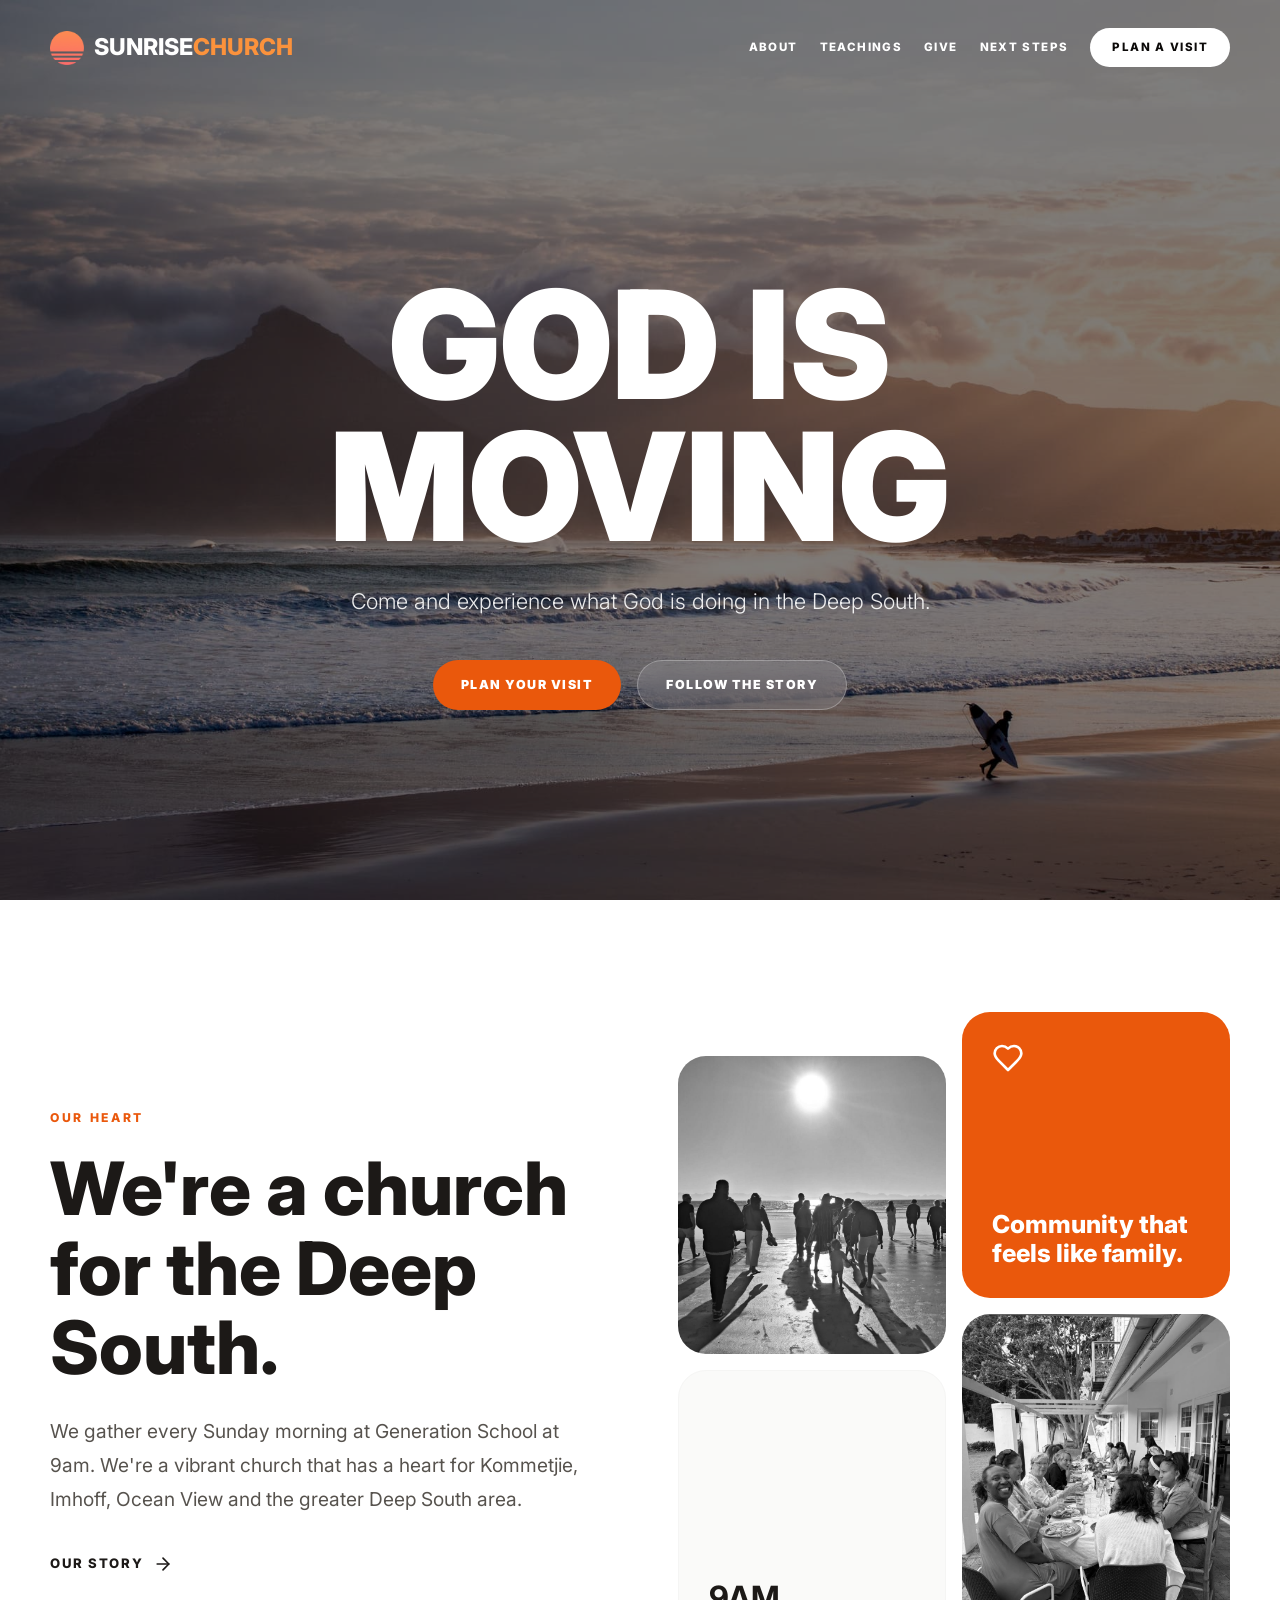
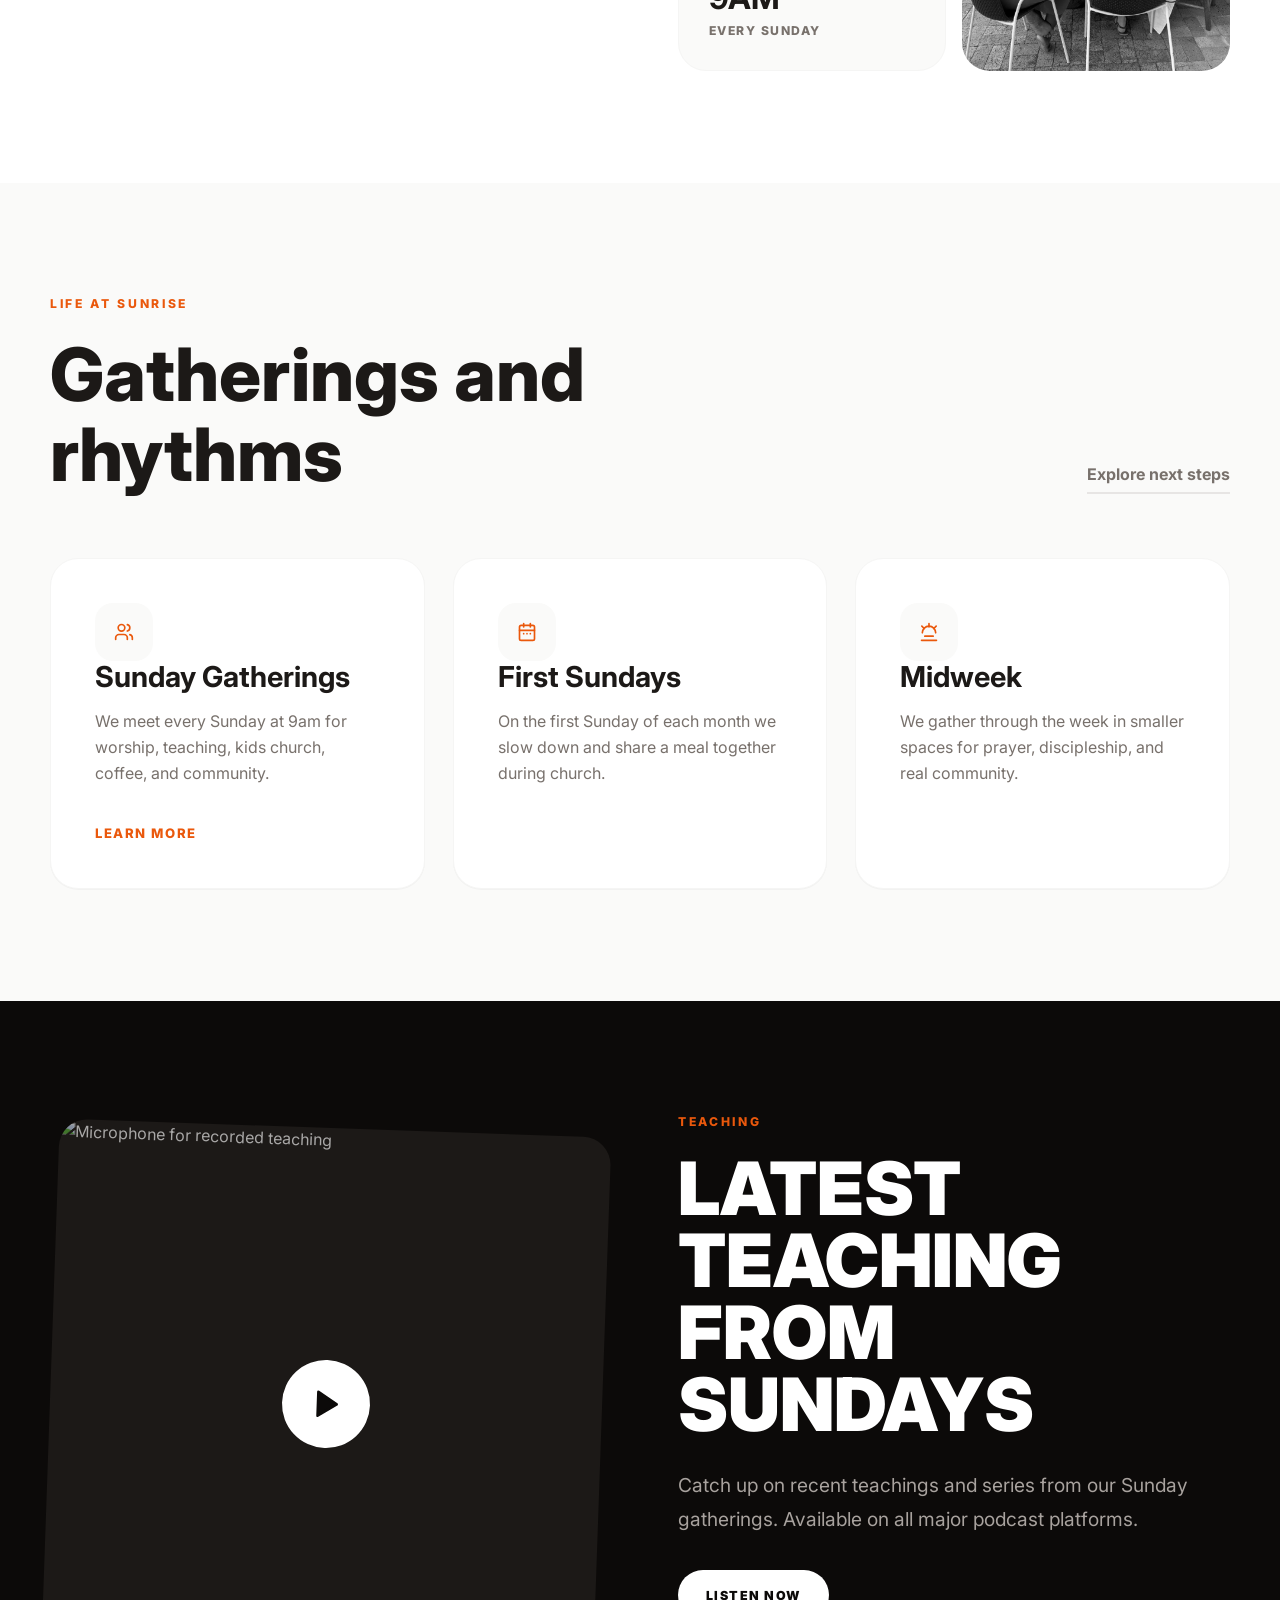
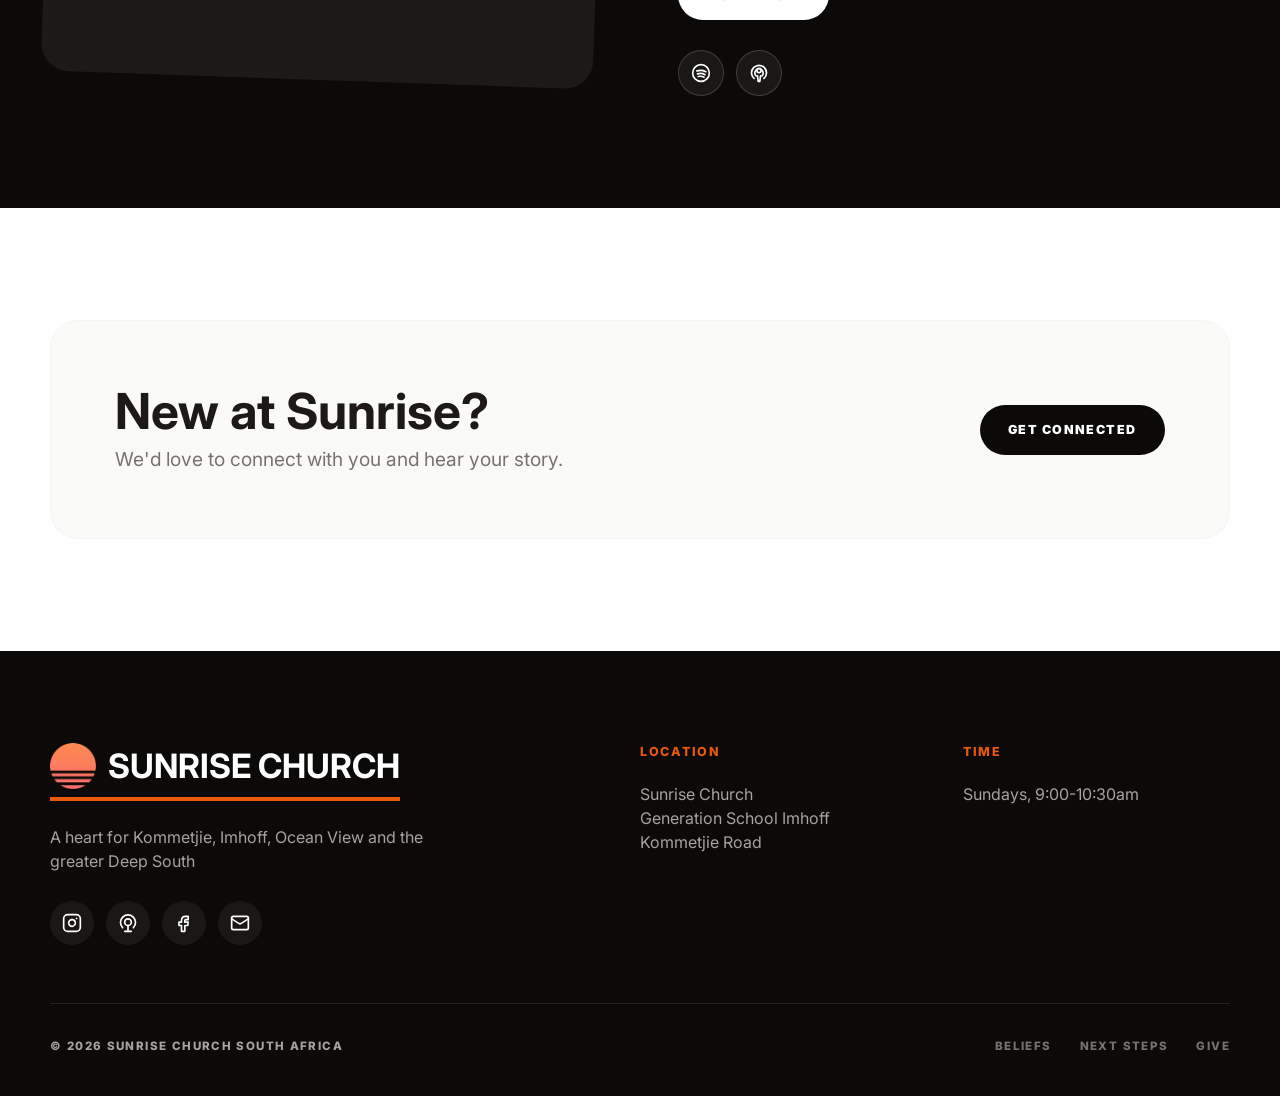
==== index.html @ ac9db810 "Add logo" ====
<!doctype html>
<html lang="en">
  <head>
    <meta charset="UTF-8">
    <meta name="viewport" content="width=device-width, initial-scale=1.0">
    <meta
      name="description"
      content="Sunrise Church is a vibrant church for Kommetjie, Imhoff, Ocean View, and the greater Deep South area of Cape Town."
    >
    <title>Sunrise Church | Cape Town Deep South</title>
    <link rel="icon" href="favicon.ico" sizes="any">
    <link rel="icon" href="favicon.png" type="image/png">
    <link rel="apple-touch-icon" href="apple-touch-icon.png">
    <link rel="stylesheet" href="assets/css/styles.css">
    <script src="assets/js/main.js" defer></script>
  </head>
  <body class="home-page">
    <header class="site-nav" data-site-nav>
      <div class="nav-inner">
        <a class="brand" href="./" aria-label="Sunrise Church home">
          <img class="brand-logo" src="assets/images/logo-mark.png" width="34" height="34" alt="">
          <span class="brand-text">SUNRISE<span>CHURCH</span></span>
        </a>

        <nav class="desktop-nav" aria-label="Main navigation">
          <a href="about/">About</a>
          <a href="#teaching">Teachings</a>
          <a href="give/">Give</a>
          <a href="next-steps/">Next Steps</a>
          <a class="visit-pill" href="visit/">Plan a Visit</a>
        </nav>

        <button class="menu-toggle" type="button" data-menu-toggle aria-controls="mobile-menu" aria-expanded="false" aria-label="Open menu">
          <svg viewBox="0 0 24 24" aria-hidden="true">
            <path d="M4 6h16"></path>
            <path d="M4 12h16"></path>
            <path d="M4 18h16"></path>
          </svg>
        </button>
      </div>

      <div class="mobile-menu" id="mobile-menu" data-mobile-menu hidden>
        <div class="mobile-menu-header">
          <a class="brand mobile-brand" href="./" aria-label="Sunrise Church home">
            <img class="brand-logo" src="assets/images/logo-mark.png" width="34" height="34" alt="">
            <span class="brand-text">SUNRISE<span>CHURCH</span></span>
          </a>
          <button class="menu-close" type="button" data-menu-close aria-label="Close menu">
            <svg viewBox="0 0 24 24" aria-hidden="true">
              <path d="M18 6 6 18"></path>
              <path d="m6 6 12 12"></path>
            </svg>
          </button>
        </div>
        <nav class="mobile-nav" aria-label="Mobile navigation">
          <a href="about/">About</a>
          <a href="visit/">Plan a Visit</a>
          <a href="#teaching">Teachings</a>
          <a href="give/">Give</a>
          <a href="next-steps/">Next Steps</a>
        </nav>
      </div>
    </header>

    <main>
      <section class="hero">
        <img
          src="assets/images/landing.jpg"
          alt="Kommetjie beach at sunrise - photo by Alan van Gysen"
          class="hero-image"
        >
        <div class="hero-overlay"></div>
        <div class="hero-content">
          <h1>GOD IS<br>MOVING</h1>
          <p>
            Come and experience what God is doing in the Deep South.
          </p>
          <div class="button-row center">
            <a class="btn btn-primary" href="visit/">Plan Your Visit</a>
            <a
              class="btn btn-ghost"
              href="https://www.instagram.com/sunrisechurchcapetown"
              target="_blank"
              rel="noopener noreferrer"
            >
              Follow the Story
            </a>
          </div>
        </div>
      </section>

      <section class="section">
        <div class="container two-column align-center">
          <div>
            <span class="eyebrow">Our Heart</span>
            <h2 class="section-title">We're a church for the Deep South.</h2>
            <p class="lead">
              We gather every Sunday morning at Generation School at 9am.
              We're a vibrant church that has a heart for Kommetjie, Imhoff,
              Ocean View and the greater Deep South area.
            </p>
            <a class="text-link" href="about/">
              Our Story
              <svg viewBox="0 0 24 24" aria-hidden="true">
                <path d="M5 12h14"></path>
                <path d="m12 5 7 7-7 7"></path>
              </svg>
            </a>
          </div>

          <div class="image-mosaic">
            <div class="mosaic-column offset">
              <img
                src="assets/images/sunrise_beach.jpg"
                alt="Sunrise over the beach"
              >
              <div class="stat-card">
                <strong>9AM</strong>
                <span>Every Sunday</span>
              </div>
            </div>
            <div class="mosaic-column">
              <div class="accent-card">
                <svg viewBox="0 0 24 24" aria-hidden="true">
                  <path d="M19 14c1.49-1.46 3-3.21 3-5.5A5.5 5.5 0 0 0 16.5 3c-1.76 0-3 .5-4.5 2-1.5-1.5-2.74-2-4.5-2A5.5 5.5 0 0 0 2 8.5c0 2.29 1.51 4.04 3 5.5l7 7Z"></path>
                </svg>
                <p>Community that feels like family.</p>
              </div>
              <img
                src="assets/images/lunch.jpg"
                alt="People sharing lunch together"
              >
            </div>
          </div>
        </div>
      </section>

      <section class="section section-muted">
        <div class="container">
          <div class="section-heading-row">
            <div>
              <span class="eyebrow">Life at Sunrise</span>
              <h2 class="section-title">Gatherings and rhythms</h2>
            </div>
            <a class="subtle-link" href="next-steps/">Explore next steps</a>
          </div>

          <div class="card-grid three">
            <article class="feature-card">
              <div class="icon-badge">
                <svg viewBox="0 0 24 24" aria-hidden="true">
                  <path d="M16 21v-2a4 4 0 0 0-4-4H6a4 4 0 0 0-4 4v2"></path>
                  <circle cx="9" cy="7" r="4"></circle>
                  <path d="M22 21v-2a4 4 0 0 0-3-3.87"></path>
                  <path d="M16 3.13a4 4 0 0 1 0 7.75"></path>
                </svg>
              </div>
              <h3>Sunday Gatherings</h3>
              <p>We meet every Sunday at 9am for worship, teaching, kids church, coffee, and community.</p>
              <a class="card-link" href="visit/">Learn More</a>
            </article>

            <article class="feature-card">
              <div class="icon-badge">
                <svg viewBox="0 0 24 24" aria-hidden="true">
                  <path d="M8 2v4"></path>
                  <path d="M16 2v4"></path>
                  <rect width="18" height="18" x="3" y="4" rx="2"></rect>
                  <path d="M3 10h18"></path>
                  <path d="M8 14h.01"></path>
                  <path d="M12 14h.01"></path>
                  <path d="M16 14h.01"></path>
                </svg>
              </div>
              <h3>First Sundays</h3>
              <p>On the first Sunday of each month we slow down and share a meal together during church.</p>
            </article>

            <article class="feature-card">
              <div class="icon-badge">
                <svg viewBox="0 0 24 24" aria-hidden="true">
                  <path d="M12 2v4"></path>
                  <path d="m6.2 7.8-2.8-2.8"></path>
                  <path d="m17.8 7.8 2.8-2.8"></path>
                  <path d="M4 13a8 8 0 0 1 16 0"></path>
                  <path d="M3 22h18"></path>
                  <path d="M7 17h10"></path>
                </svg>
              </div>
              <h3>Midweek</h3>
              <p>We gather through the week in smaller spaces for prayer, discipleship, and real community.</p>
            </article>
          </div>
        </div>
      </section>

      <section class="section teaching-section" id="teaching">
        <div class="container two-column align-center">
          <div class="media-card tilted">
            <img
              src="https://images.unsplash.com/photo-1478737270239-2f02b77fc618?auto=format&fit=crop&q=80&w=2070"
              alt="Microphone for recorded teaching"
            >
            <a class="play-button" href="https://spotify.link/eLP6AocpMDb" target="_blank" rel="noopener noreferrer" aria-label="Listen to Sunrise Church on Spotify">
              <svg viewBox="0 0 24 24" aria-hidden="true">
                <polygon points="6 3 20 12 6 21 6 3"></polygon>
              </svg>
            </a>
          </div>
          <div>
            <span class="eyebrow">Teaching</span>
            <h2 class="teaching-title">LATEST TEACHING<br>FROM SUNDAYS</h2>
            <p class="lead dark">
              Catch up on recent teachings and series from our Sunday gatherings.
              Available on all major podcast platforms.
            </p>
            <div class="button-row">
              <a class="btn btn-light" href="https://spotify.link/eLP6AocpMDb" target="_blank" rel="noopener noreferrer">Listen Now</a>
            </div>
            <div class="podcast-links" aria-label="Podcast links">
              <a href="https://spotify.link/eLP6AocpMDb" target="_blank" rel="noopener noreferrer" aria-label="Listen to Sunrise Church on Spotify">
                <svg viewBox="0 0 24 24" aria-hidden="true">
                  <circle cx="12" cy="12" r="10"></circle>
                  <path d="M7 9.5c3.7-1.1 7.7-.7 10.8 1"></path>
                  <path d="M7.8 13c3-.8 6.4-.5 9 1"></path>
                  <path d="M8.7 16.2c2.3-.6 4.9-.3 7 .8"></path>
                </svg>
              </a>
              <a href="https://podcasts.apple.com/us/podcast/sunrise-church-cape-town/id1711098205" target="_blank" rel="noopener noreferrer" aria-label="Listen to Sunrise Church on Apple Podcasts">
                <svg viewBox="0 0 24 24" aria-hidden="true">
                  <circle cx="12" cy="9" r="2.5"></circle>
                  <path d="M8.5 15.5a5 5 0 1 1 7 0"></path>
                  <path d="M10.2 15.4 11 22h2l.8-6.6"></path>
                  <path d="M6 18.5a9 9 0 1 1 12 0"></path>
                </svg>
              </a>
            </div>
          </div>
        </div>
      </section>

      <section class="section">
        <div class="container">
          <div class="connect-panel">
            <div>
              <h2>New at Sunrise?</h2>
              <p>We'd love to connect with you and hear your story.</p>
            </div>
            <a
              class="btn btn-dark"
              href="https://docs.google.com/forms/d/e/1FAIpQLSdkd94bGbV7KfPYGCHXU_zOZpl9I7Jf3Z4dysCXfD3ClEZ5XQ/viewform?usp=header"
              target="_blank"
              rel="noopener noreferrer"
            >
              Get Connected
            </a>
          </div>
        </div>
      </section>
    </main>

    <footer class="site-footer">
      <div class="container footer-grid">
        <div class="footer-brand-block">
          <h2><img class="footer-logo" src="assets/images/logo-mark.png" width="46" height="46" alt=""><span>SUNRISE CHURCH</span></h2>
          <p>
            A heart for Kommetjie, Imhoff, Ocean View and the greater Deep South
          </p>
          <div class="social-links">
            <a href="https://www.instagram.com/sunrisechurchcapetown" target="_blank" rel="noopener noreferrer" aria-label="Sunrise Church on Instagram">
              <svg viewBox="0 0 24 24" aria-hidden="true">
                <rect width="20" height="20" x="2" y="2" rx="5"></rect>
                <path d="M16 11.37A4 4 0 1 1 12.63 8 4 4 0 0 1 16 11.37Z"></path>
                <path d="M17.5 6.5h.01"></path>
              </svg>
            </a>
            <a href="https://spotify.link/eLP6AocpMDb" target="_blank" rel="noopener noreferrer" aria-label="Listen to Sunrise Church on Spotify">
              <svg viewBox="0 0 24 24" aria-hidden="true">
                <circle cx="12" cy="11" r="4"></circle>
                <path d="M12 15v7"></path>
                <path d="M8 22h8"></path>
                <path d="M18.5 17.5a9 9 0 1 0-13 0"></path>
              </svg>
            </a>
            <a href="https://www.facebook.com/profile.php?id=100088437964446" target="_blank" rel="noopener noreferrer" aria-label="Sunrise Church on Facebook">
              <svg viewBox="0 0 24 24" aria-hidden="true">
                <path d="M14 8h3V4h-3c-3.3 0-5 2-5 5v2H6v4h3v7h4v-7h3.5l.5-4h-4V9c0-.7.3-1 1-1Z"></path>
              </svg>
            </a>
            <a href="mailto:info@sunrisechurch.co.za" aria-label="Email Sunrise Church">
              <svg viewBox="0 0 24 24" aria-hidden="true">
                <rect width="20" height="16" x="2" y="4" rx="2"></rect>
                <path d="m22 7-8.97 5.7a1.94 1.94 0 0 1-2.06 0L2 7"></path>
              </svg>
            </a>
          </div>
        </div>
        <div>
          <h3>Location</h3>
          <p>
            <a class="footer-location-link" href="https://maps.app.goo.gl/TuEVfKt7bGEsn8uT9" target="_blank" rel="noopener noreferrer">
              Sunrise Church<br>Generation School Imhoff<br>Kommetjie Road
            </a>
          </p>
        </div>
        <div>
          <h3>Time</h3>
          <p>Sundays, 9:00-10:30am</p>
        </div>
      </div>
      <div class="container footer-bottom">
        <p>&copy; <span data-current-year>2026</span> Sunrise Church South Africa</p>
        <div>
          <a href="about/">Beliefs</a>
          <a href="next-steps/">Next Steps</a>
          <a href="give/">Give</a>
        </div>
      </div>
    </footer>
  </body>
</html>
---- assets/css/styles.css ----
@import url("https://fonts.googleapis.com/css2?family=Inter:wght@300;400;500;600;700;800;900&family=Playfair+Display:ital,wght@0,400;0,700;0,900;1,400&display=swap");

:root {
  --font-sans: "Inter", ui-sans-serif, system-ui, sans-serif;
  --font-serif: "Playfair Display", Georgia, serif;
  --color-white: #ffffff;
  --color-black: #0c0a09;
  --color-stone-50: #fafaf9;
  --color-stone-100: #f5f5f4;
  --color-stone-200: #e7e5e4;
  --color-stone-400: #a8a29e;
  --color-stone-500: #78716c;
  --color-stone-600: #57534e;
  --color-stone-900: #1c1917;
  --color-stone-950: #0c0a09;
  --color-orange: #ea580c;
  --color-orange-dark: #c2410c;
  --container: 1180px;
  --radius-sm: 12px;
  --radius-md: 18px;
  --radius-lg: 28px;
  --shadow-soft: 0 18px 60px rgba(12, 10, 9, 0.08);
  --shadow-strong: 0 28px 80px rgba(12, 10, 9, 0.18);
}

* {
  box-sizing: border-box;
}

html {
  scroll-behavior: smooth;
}

body {
  margin: 0;
  color: var(--color-stone-900);
  background: var(--color-white);
  font-family: var(--font-sans);
  line-height: 1.5;
  text-rendering: optimizeLegibility;
}

body.menu-open {
  overflow: hidden;
}

body.muted-page {
  background: var(--color-stone-50);
}

img {
  display: block;
  max-width: 100%;
}

a {
  color: inherit;
  text-decoration: none;
}

button,
input,
select {
  font: inherit;
}

svg {
  width: 1.25rem;
  height: 1.25rem;
  fill: none;
  stroke: currentColor;
  stroke-width: 2;
  stroke-linecap: round;
  stroke-linejoin: round;
}

.container {
  width: min(100% - 32px, var(--container));
  margin: 0 auto;
}

.container.narrow {
  max-width: 880px;
}

.center-text {
  text-align: center;
}

.site-nav {
  position: fixed;
  inset: 0 0 auto;
  z-index: 50;
  color: var(--color-stone-900);
  padding: 18px 0;
  background: rgba(255, 255, 255, 0.94);
  box-shadow: 0 1px 0 rgba(12, 10, 9, 0.06);
  backdrop-filter: blur(14px);
  transition: background 240ms ease, box-shadow 240ms ease, padding 240ms ease, color 240ms ease;
}

body.home-page .site-nav {
  color: var(--color-white);
  padding: 28px 0;
  background: transparent;
  box-shadow: none;
  backdrop-filter: none;
}

body.home-page .site-nav.nav-scrolled,
body.home-page.menu-open .site-nav {
  color: var(--color-stone-900);
  padding: 18px 0;
  background: rgba(255, 255, 255, 0.94);
  box-shadow: 0 1px 0 rgba(12, 10, 9, 0.06);
  backdrop-filter: blur(14px);
}

.nav-inner {
  width: min(100% - 32px, var(--container));
  margin: 0 auto;
  display: flex;
  align-items: center;
  justify-content: space-between;
  gap: 24px;
}

.brand {
  display: inline-flex;
  align-items: center;
  gap: 10px;
  color: inherit;
  font-size: 1.45rem;
  font-weight: 800;
  line-height: 1;
  letter-spacing: 0;
}

.brand-logo {
  width: 34px;
  height: 34px;
  flex: 0 0 auto;
}

.brand-text span {
  color: #fb923c;
}

.site-nav.nav-scrolled .brand-text span,
body.inner-page .brand-text span,
body.menu-open .brand-text span {
  color: var(--color-orange);
}

.desktop-nav {
  display: flex;
  align-items: center;
  gap: 22px;
}

.desktop-nav a {
  font-size: 0.72rem;
  font-weight: 800;
  text-transform: uppercase;
  letter-spacing: 0.12em;
  transition: color 160ms ease, opacity 160ms ease, background 160ms ease;
}

.desktop-nav a:hover,
.desktop-nav a.is-active {
  color: var(--color-orange);
}

body.home-page .site-nav:not(.nav-scrolled) .desktop-nav a:hover,
body.home-page .site-nav:not(.nav-scrolled) .desktop-nav a.is-active {
  color: #fb923c;
}

.visit-pill {
  border-radius: 999px;
  padding: 11px 22px;
  background: var(--color-orange);
  color: var(--color-white) !important;
}

.visit-pill:hover {
  background: var(--color-orange-dark);
}

body.home-page .site-nav:not(.nav-scrolled) .visit-pill {
  color: var(--color-black) !important;
  background: var(--color-white);
}

body.home-page .site-nav:not(.nav-scrolled) .visit-pill:hover {
  color: var(--color-white) !important;
  background: #fb923c;
}

.menu-toggle,
.menu-close {
  display: none;
  border: 0;
  background: transparent;
  color: inherit;
  cursor: pointer;
  padding: 8px;
}

.menu-toggle svg,
.menu-close svg {
  width: 1.75rem;
  height: 1.75rem;
}

.mobile-menu {
  position: fixed;
  inset: 0;
  z-index: 70;
  height: 100vh;
  height: 100dvh;
  display: flex;
  flex-direction: column;
  overflow-y: auto;
  padding: 28px;
  color: var(--color-white);
  background: rgba(12, 10, 9, 0.94);
}

.mobile-menu::after {
  content: "";
  margin-top: auto;
  border-top: 1px solid var(--color-white);
}

.mobile-menu[hidden] {
  display: none;
}

.mobile-menu-header {
  display: flex;
  align-items: center;
  justify-content: space-between;
  margin-bottom: 54px;
}

.mobile-brand {
  color: var(--color-white);
}

.mobile-nav {
  display: grid;
  gap: 24px;
}

.mobile-nav a {
  color: var(--color-white);
  font-size: 2.8rem;
  font-weight: 300;
  line-height: 1;
  transition: color 160ms ease;
}

.mobile-nav a:hover,
.mobile-nav a.is-active {
  color: var(--color-orange);
}

.hero {
  position: relative;
  min-height: 100vh;
  display: grid;
  place-items: center;
  overflow: hidden;
  color: var(--color-white);
  isolation: isolate;
}

.hero-image,
.hero-overlay {
  position: absolute;
  inset: 0;
  width: 100%;
  height: 100%;
}

.hero-image {
  object-fit: cover;
  z-index: -3;
}

.hero-overlay {
  background: rgba(0, 0, 0, 0.5);
  z-index: -2;
}

.hero-content {
  width: min(100% - 32px, 980px);
  text-align: center;
  padding-top: 84px;
}

.hero h1 {
  margin: 0 0 28px;
  font-size: 4.2rem;
  font-weight: 900;
  line-height: 0.94;
  letter-spacing: 0;
}

.hero p {
  max-width: 680px;
  margin: 0 auto 42px;
  color: rgba(255, 255, 255, 0.9);
  font-size: 1.15rem;
  font-weight: 300;
}

.scroll-line {
  position: absolute;
  left: 50%;
  bottom: 34px;
  width: 1px;
  height: 82px;
  background: linear-gradient(180deg, transparent, rgba(255, 255, 255, 0.76), transparent);
}

.section {
  padding: 112px 0;
  background: var(--color-white);
}

.section-muted {
  background: var(--color-stone-50);
}

.two-column {
  display: grid;
  grid-template-columns: minmax(0, 1fr) minmax(0, 1fr);
  gap: 76px;
}

.align-center {
  align-items: center;
}

.eyebrow {
  display: block;
  margin-bottom: 22px;
  color: var(--color-orange);
  font-size: 0.76rem;
  font-weight: 800;
  letter-spacing: 0.22em;
  text-transform: uppercase;
}

.section-title {
  margin: 0 0 28px;
  font-size: 3.4rem;
  font-weight: 800;
  line-height: 1.08;
  letter-spacing: 0;
}

.lead {
  margin: 0 0 34px;
  color: var(--color-stone-600);
  font-size: 1.2rem;
  line-height: 1.75;
}

.lead.dark {
  color: var(--color-stone-400);
}

.text-link,
.card-link,
.small-link {
  display: inline-flex;
  align-items: center;
  gap: 10px;
  color: var(--color-stone-900);
  font-size: 0.82rem;
  font-weight: 800;
  letter-spacing: 0.12em;
  text-transform: uppercase;
}

.text-link svg {
  transition: transform 160ms ease;
}

.text-link:hover svg {
  transform: translateX(6px);
}

.card-link,
.small-link {
  color: var(--color-orange);
}

.image-mosaic {
  display: grid;
  grid-template-columns: repeat(2, minmax(0, 1fr));
  gap: 16px;
}

.mosaic-column {
  display: grid;
  gap: 16px;
}

.mosaic-column.offset {
  padding-top: 44px;
}

.image-mosaic img,
.quote-image img,
.media-card img,
.pastor-card img {
  width: 100%;
  height: 100%;
  object-fit: cover;
}

.image-mosaic img {
  min-height: 220px;
  border-radius: var(--radius-lg);
  filter: grayscale(1);
  transition: filter 300ms ease;
}

.image-mosaic img:hover {
  filter: grayscale(0);
}

.stat-card,
.accent-card {
  min-height: 224px;
  border-radius: var(--radius-lg);
  padding: 30px;
}

.stat-card {
  display: flex;
  flex-direction: column;
  justify-content: flex-end;
  background: var(--color-stone-50);
  border: 1px solid var(--color-stone-100);
}

.stat-card strong {
  font-size: 2rem;
  line-height: 1;
}

.stat-card span {
  margin-top: 8px;
  color: var(--color-stone-500);
  font-size: 0.76rem;
  font-weight: 800;
  letter-spacing: 0.12em;
  text-transform: uppercase;
}

.accent-card {
  display: flex;
  min-height: 286px;
  flex-direction: column;
  justify-content: space-between;
  color: var(--color-white);
  background: var(--color-orange);
}

.accent-card svg {
  width: 2rem;
  height: 2rem;
}

.accent-card p {
  margin: 0;
  font-size: 1.55rem;
  font-weight: 800;
  line-height: 1.18;
}

.section-heading-row {
  display: flex;
  align-items: flex-end;
  justify-content: space-between;
  gap: 28px;
  margin-bottom: 64px;
}

.section-heading-row .section-title {
  max-width: 680px;
  margin-bottom: 0;
}

.subtle-link {
  padding-bottom: 6px;
  border-bottom: 2px solid var(--color-stone-200);
  color: var(--color-stone-500);
  font-weight: 700;
  transition: color 160ms ease, border-color 160ms ease;
}

.subtle-link:hover {
  color: var(--color-stone-900);
  border-color: var(--color-stone-900);
}

.card-grid {
  display: grid;
  gap: 28px;
}

.card-grid.three {
  grid-template-columns: repeat(3, minmax(0, 1fr));
}

.feature-card {
  padding: 44px;
  border: 1px solid var(--color-stone-100);
  border-radius: var(--radius-lg);
  background: var(--color-white);
  box-shadow: 0 1px 0 rgba(12, 10, 9, 0.03);
  transition: transform 180ms ease, box-shadow 180ms ease;
}

.feature-card:hover {
  transform: translateY(-6px);
  box-shadow: var(--shadow-soft);
}

.feature-card h3 {
  margin: 0 0 14px;
  font-size: 1.8rem;
  line-height: 1.12;
}

.feature-card p {
  min-height: 84px;
  margin: 0 0 28px;
  color: var(--color-stone-500);
  line-height: 1.65;
}

.icon-badge,
.info-icon {
  display: grid;
  place-items: center;
  width: 58px;
  height: 58px;
  border-radius: var(--radius-md);
  color: var(--color-orange);
  background: var(--color-stone-50);
  transition: color 160ms ease, background 160ms ease;
}

.feature-card:hover .icon-badge {
  color: var(--color-white);
  background: var(--color-orange);
}

.teaching-section {
  color: var(--color-white);
  background: var(--color-stone-950);
}

.media-card {
  position: relative;
  aspect-ratio: 1;
  overflow: hidden;
  border-radius: var(--radius-lg);
  background: var(--color-stone-900);
}

.media-card.tilted {
  transform: rotate(2deg);
}

.media-card img {
  opacity: 0.62;
  transition: transform 600ms ease;
}

.media-card:hover img {
  transform: scale(1.04);
}

.play-button {
  position: absolute;
  left: 50%;
  top: 50%;
  display: grid;
  place-items: center;
  width: 88px;
  height: 88px;
  border-radius: 999px;
  color: var(--color-black);
  background: var(--color-white);
  transform: translate(-50%, -50%);
  transition: transform 160ms ease;
}

.play-button:hover {
  transform: translate(-50%, -50%) scale(1.08);
}

.play-button svg {
  width: 2rem;
  height: 2rem;
  fill: currentColor;
  stroke: currentColor;
}

.teaching-title {
  margin: 0 0 28px;
  font-size: 4.6rem;
  font-weight: 900;
  line-height: 0.98;
  letter-spacing: 0;
}

.podcast-links {
  display: flex;
  gap: 12px;
  margin-top: 30px;
}

.podcast-links a {
  display: grid;
  place-items: center;
  width: 46px;
  height: 46px;
  border: 1px solid rgba(255, 255, 255, 0.16);
  border-radius: 999px;
  color: var(--color-white);
  background: rgba(255, 255, 255, 0.06);
  transition: background 160ms ease, border-color 160ms ease, transform 160ms ease;
}

.podcast-links a:hover {
  border-color: rgba(255, 255, 255, 0.34);
  background: rgba(255, 255, 255, 0.14);
  transform: translateY(-2px);
}

.button-row {
  display: flex;
  flex-wrap: wrap;
  gap: 16px;
}

.button-row.center {
  justify-content: center;
}

.btn {
  display: inline-flex;
  align-items: center;
  justify-content: center;
  min-height: 50px;
  border: 0;
  border-radius: 999px;
  padding: 15px 28px;
  cursor: pointer;
  font-size: 0.78rem;
  font-weight: 900;
  letter-spacing: 0.12em;
  line-height: 1.1;
  text-align: center;
  text-transform: uppercase;
  transition: color 160ms ease, background 160ms ease, transform 160ms ease, border-color 160ms ease;
}

.btn:hover {
  transform: translateY(-2px);
}

.btn-primary {
  color: var(--color-white);
  background: var(--color-orange);
  box-shadow: var(--shadow-strong);
}

.btn-primary:hover {
  color: var(--color-black);
  background: var(--color-white);
}

.btn-ghost {
  color: var(--color-white);
  border: 1px solid rgba(255, 255, 255, 0.28);
  background: rgba(255, 255, 255, 0.12);
  backdrop-filter: blur(14px);
}

.btn-ghost:hover {
  background: rgba(255, 255, 255, 0.2);
}

.btn-light {
  color: var(--color-black);
  background: var(--color-white);
}

.btn-light:hover {
  color: var(--color-white);
  background: var(--color-orange);
}

.btn-outline-light {
  color: var(--color-white);
  border: 1px solid rgba(255, 255, 255, 0.18);
  background: rgba(255, 255, 255, 0.04);
}

.btn-outline-light:hover {
  background: rgba(255, 255, 255, 0.12);
}

.btn-dark {
  color: var(--color-white);
  background: var(--color-black);
}

.btn-dark:hover {
  background: var(--color-orange);
}

.btn-disabled,
.btn-disabled:hover {
  width: 100%;
  color: var(--color-stone-500);
  background: var(--color-stone-200);
  cursor: not-allowed;
  transform: none;
}

.light-disabled,
.light-disabled:hover {
  color: rgba(255, 255, 255, 0.82);
  background: rgba(255, 255, 255, 0.18);
}

.connect-panel {
  display: flex;
  align-items: center;
  justify-content: space-between;
  gap: 34px;
  padding: 64px;
  border: 1px solid var(--color-stone-100);
  border-radius: var(--radius-lg);
  background: var(--color-stone-50);
}

.connect-panel h2 {
  margin: 0 0 8px;
  font-size: 3.1rem;
  line-height: 1.05;
}

.connect-panel p {
  margin: 0;
  color: var(--color-stone-500);
  font-size: 1.2rem;
}

.site-footer {
  color: var(--color-white);
  background: var(--color-stone-950);
  padding: 92px 0 40px;
}

.footer-grid {
  display: grid;
  grid-template-columns: 2fr 1fr 1fr;
  gap: 56px;
  padding-bottom: 58px;
  border-bottom: 1px solid rgba(255, 255, 255, 0.1);
}

.footer-brand-block h2 {
  display: inline-flex;
  align-items: center;
  gap: 12px;
  margin: 0 0 24px;
  border-bottom: 4px solid var(--color-orange);
  padding-bottom: 8px;
  font-size: 2.1rem;
  line-height: 1;
}

.footer-logo {
  width: 46px;
  height: 46px;
  flex: 0 0 auto;
}

.footer-brand-block p,
.site-footer p {
  margin: 0;
  color: var(--color-stone-400);
}

.footer-brand-block p {
  max-width: 420px;
  margin-bottom: 28px;
}

.site-footer h3 {
  margin: 0 0 20px;
  color: var(--color-orange);
  font-size: 0.78rem;
  font-weight: 800;
  letter-spacing: 0.14em;
  text-transform: uppercase;
}

.footer-location-link {
  display: inline-block;
  color: inherit;
}

.footer-location-link:hover {
  color: var(--color-white);
}

.social-links {
  display: flex;
  gap: 12px;
}

.social-links a {
  display: grid;
  place-items: center;
  width: 44px;
  height: 44px;
  border-radius: 999px;
  background: rgba(255, 255, 255, 0.06);
  transition: background 160ms ease;
}

.social-links a:hover {
  background: var(--color-orange);
}

.footer-bottom {
  display: flex;
  align-items: center;
  justify-content: space-between;
  gap: 24px;
  padding-top: 34px;
  color: var(--color-stone-500);
  font-size: 0.72rem;
  font-weight: 800;
  letter-spacing: 0.12em;
  text-transform: uppercase;
}

.footer-bottom div {
  display: flex;
  gap: 28px;
}

.footer-bottom a {
  transition: color 160ms ease;
}

.footer-bottom a:hover {
  color: var(--color-white);
}

.page-shell {
  padding: 154px 0 112px;
}

.page-title {
  margin: 0 0 76px;
  font-size: 4.8rem;
  font-weight: 900;
  line-height: 0.98;
  letter-spacing: 0;
}

.page-title.single {
  margin-bottom: 32px;
}

.intro-grid {
  align-items: start;
  margin-bottom: 112px;
}

.statement {
  margin: 0 0 28px;
  color: var(--color-stone-900);
  font-size: 1.8rem;
  font-weight: 800;
  line-height: 1.25;
  text-transform: uppercase;
}

.large-copy {
  margin: 0 0 24px;
  color: var(--color-stone-600);
  font-size: 1.1rem;
  line-height: 1.8;
}

.about-page .large-copy {
  text-align: justify;
}

.quote-image {
  position: relative;
}

.quote-image img {
  aspect-ratio: 4 / 3;
  border-radius: var(--radius-lg);
}

.quote-image div {
  position: absolute;
  left: -22px;
  bottom: -28px;
  max-width: 260px;
  border-radius: var(--radius-lg);
  padding: 30px;
  color: var(--color-white);
  background: var(--color-orange);
  font-family: var(--font-serif);
  font-size: 1.4rem;
  font-style: italic;
  font-weight: 700;
  line-height: 1.2;
}

.beliefs-panel {
  margin-bottom: 112px;
  padding: 72px;
  border-radius: var(--radius-lg);
  color: var(--color-white);
  background: var(--color-stone-950);
}

.beliefs-panel h2 {
  margin: 0 0 36px;
  font-size: 3.6rem;
  line-height: 1.05;
}

.belief-copy {
  display: grid;
  gap: 24px;
  max-width: 800px;
  margin-bottom: 46px;
}

.belief-copy p {
  margin: 0;
  color: var(--color-stone-200);
  font-family: var(--font-serif);
  font-size: 1.45rem;
  font-style: italic;
  line-height: 1.65;
}

.values-pastor {
  align-items: start;
}

.values-card {
  padding: 58px;
  border-radius: var(--radius-lg);
  background: var(--color-stone-50);
}

.values-card h2,
.block-title {
  margin: 0 0 34px;
  font-size: 2.45rem;
  line-height: 1.08;
}

.check-list {
  display: grid;
  gap: 18px;
  margin: 0;
  padding: 0;
  list-style: none;
}

.check-list li {
  position: relative;
  padding-left: 38px;
  color: var(--color-stone-700, #44403c);
  font-size: 1.04rem;
}

.check-list li::before {
  content: "";
  position: absolute;
  left: 0;
  top: 3px;
  width: 22px;
  height: 22px;
  border-radius: 999px;
  background: rgba(234, 88, 12, 0.12);
}

.check-list li::after {
  content: "";
  position: absolute;
  left: 7px;
  top: 9px;
  width: 7px;
  height: 7px;
  border-right: 2px solid var(--color-orange);
  border-bottom: 2px solid var(--color-orange);
  transform: rotate(-45deg);
}

.pastor-card {
  position: relative;
  aspect-ratio: 4 / 3;
  overflow: hidden;
  margin-bottom: 28px;
  border-radius: var(--radius-lg);
  background: var(--color-stone-200);
}

.pastor-card img {
  filter: grayscale(1);
  transition: filter 300ms ease;
}

.pastor-card:hover img {
  filter: grayscale(0);
}

.pastor-card::after {
  content: "";
  position: absolute;
  inset: 0;
  background: linear-gradient(180deg, transparent, rgba(0, 0, 0, 0.62));
}

.pastor-card div {
  position: absolute;
  inset: auto 0 0;
  z-index: 1;
  padding: 34px;
  color: var(--color-white);
}

.pastor-card strong,
.pastor-card span {
  display: block;
}

.pastor-card strong {
  font-size: 1.75rem;
  line-height: 1.15;
}

.pastor-card span {
  margin-top: 8px;
  color: rgba(255, 255, 255, 0.74);
  font-size: 0.72rem;
  font-weight: 800;
  letter-spacing: 0.12em;
  text-transform: uppercase;
}

.affiliations-panel {
  margin-top: 112px;
  padding: 72px;
  border-radius: var(--radius-lg);
  text-align: center;
  background: var(--color-stone-50);
}

.affiliations-panel h2 {
  margin: 0 0 20px;
  font-size: 3.1rem;
  line-height: 1.05;
}

.affiliations-panel > p {
  max-width: 760px;
  margin: 0 auto;
  color: var(--color-stone-600);
  font-size: 1.4rem;
  line-height: 1.65;
}

.affiliation-logos {
  display: grid;
  grid-template-columns: repeat(2, minmax(0, 1fr));
  gap: 20px;
  max-width: 820px;
  margin: 46px auto 0;
}

.affiliation-logo {
  display: grid;
  min-height: 180px;
  place-items: center;
  border-radius: var(--radius-md);
  padding: 38px;
  box-shadow: 0 12px 34px rgba(12, 10, 9, 0.08);
  transition: transform 160ms ease, box-shadow 160ms ease;
}

.affiliation-logo:hover {
  transform: translateY(-3px);
  box-shadow: 0 18px 42px rgba(12, 10, 9, 0.14);
}

.affiliation-logo-immerse {
  background: var(--color-stone-950);
}

.affiliation-logo-immerse img {
  width: min(100%, 300px);
}

.affiliation-logo-new-wine {
  background: var(--color-white);
}

.affiliation-logo-new-wine img {
  width: min(100%, 250px);
}

.visit-grid {
  align-items: start;
}

.visit-page-shell {
  padding-bottom: 0;
}

.visit-hero {
  position: relative;
  min-height: 100vh;
  display: grid;
  align-items: stretch;
  overflow: hidden;
  color: var(--color-white);
  isolation: isolate;
}

.visit-hero-image,
.visit-hero-overlay {
  position: absolute;
  inset: 0;
  width: 100%;
  height: 100%;
}

.visit-hero-image {
  z-index: 0;
  object-fit: cover;
}

.visit-hero-overlay {
  z-index: 1;
  background:
    linear-gradient(90deg, rgba(12, 10, 9, 0.48), rgba(12, 10, 9, 0.14) 54%, rgba(12, 10, 9, 0.34)),
    linear-gradient(180deg, rgba(12, 10, 9, 0.18), rgba(12, 10, 9, 0.06) 42%, rgba(12, 10, 9, 0.42));
}

.visit-hero-content {
  position: relative;
  z-index: 2;
  width: min(100% - 32px, var(--container));
  min-height: 100vh;
  text-align: left;
  display: grid;
  grid-template-columns: minmax(0, 0.95fr) minmax(360px, 0.72fr);
  gap: 64px;
  align-items: stretch;
  padding-top: 128px;
  padding-bottom: 82px;
}

.visit-copy {
  align-self: start;
  padding-top: clamp(42px, 8vh, 96px);
}

.visit-copy .page-title {
  margin-bottom: 0;
  color: var(--color-white);
  font-size: clamp(4.2rem, 7.4vw, 7rem);
  text-align: left;
}

.visit-copy .visit-intro {
  max-width: 640px;
  margin: 0;
  color: rgba(255, 255, 255, 0.88);
  text-align: left;
}

.visit-details-card {
  align-self: start;
  margin-top: clamp(42px, 8vh, 96px);
  padding: 38px;
  border: 1px solid rgba(255, 255, 255, 0.12);
  border-radius: var(--radius-lg);
  background: var(--color-stone-950);
  box-shadow: 0 24px 70px rgba(12, 10, 9, 0.2);
}

.visit-details-card .info-row {
  gap: 18px;
}

.visit-details-card .info-row h2 {
  color: var(--color-white);
}

.visit-details-card .info-row p {
  color: rgba(255, 255, 255, 0.86);
}

.first-sundays-page-shell {
  padding-bottom: 96px;
}

.first-sundays-hero,
.midweek-hero {
  display: grid;
  grid-template-columns: minmax(0, 0.9fr) minmax(0, 1.1fr);
  gap: 72px;
  align-items: start;
}

.first-sundays-hero .page-title,
.midweek-hero .page-title {
  margin-bottom: 28px;
  font-size: clamp(3.2rem, 5.8vw, 5.6rem);
}

.first-sundays-intro,
.midweek-intro {
  padding: 46px;
  border: 1px solid var(--color-stone-100);
  border-radius: var(--radius-lg);
  background: var(--color-white);
  box-shadow: var(--shadow-soft);
}

.first-sundays-intro .large-copy:last-child,
.midweek-intro .large-copy:last-child {
  margin-bottom: 0;
}

.first-sundays-section,
.midweek-section {
  margin-top: 96px;
}

.first-sundays-details {
  display: grid;
  grid-template-columns: minmax(0, 0.85fr) minmax(0, 1.15fr);
  gap: 64px;
  align-items: start;
  padding: 64px;
  border-radius: var(--radius-lg);
  color: var(--color-white);
  background: var(--color-stone-950);
}

.first-sundays-details .section-title {
  margin-bottom: 0;
}

.details-list {
  display: grid;
  gap: 28px;
}

.details-list article {
  padding-bottom: 28px;
  border-bottom: 1px solid rgba(255, 255, 255, 0.12);
}

.details-list article:last-child {
  padding-bottom: 0;
  border-bottom: 0;
}

.details-list span {
  display: block;
  margin-bottom: 8px;
  color: var(--color-orange);
  font-size: 0.76rem;
  font-weight: 800;
  letter-spacing: 0.14em;
  text-transform: uppercase;
}

.details-list p {
  margin: 0;
  color: var(--color-stone-200);
  font-size: 1.08rem;
  line-height: 1.65;
}

.midweek-page-shell {
  padding-bottom: 96px;
}

.midweek-gatherings {
  display: grid;
  grid-template-columns: minmax(0, 0.85fr) minmax(0, 1.15fr);
  gap: 64px;
  align-items: start;
  padding: 64px;
  border-radius: var(--radius-lg);
  color: var(--color-white);
  background: var(--color-stone-950);
}

.midweek-gatherings .section-title {
  margin-bottom: 18px;
}

.midweek-gatherings > div:first-child p {
  margin: 0;
  color: var(--color-stone-200);
  font-size: 1.08rem;
  line-height: 1.7;
}

.midweek-list {
  display: grid;
  gap: 28px;
}

.midweek-list article {
  padding-bottom: 28px;
  border-bottom: 1px solid rgba(255, 255, 255, 0.12);
}

.midweek-list article:last-child {
  padding-bottom: 0;
  border-bottom: 0;
}

.midweek-list span {
  display: block;
  margin-bottom: 8px;
  color: var(--color-orange);
  font-size: 0.76rem;
  font-weight: 800;
  letter-spacing: 0.14em;
  text-transform: uppercase;
}

.midweek-list p {
  margin: 0;
  color: var(--color-stone-200);
  font-size: 1.08rem;
  line-height: 1.65;
}

.visit-intro {
  max-width: 620px;
  margin: -42px 0 46px;
  color: var(--color-stone-600);
  font-size: 1.18rem;
  line-height: 1.75;
}

.info-stack {
  display: grid;
  gap: 36px;
}

.info-row {
  display: grid;
  grid-template-columns: auto 1fr;
  gap: 22px;
  align-items: start;
}

.info-row h2 {
  margin: 0 0 8px;
  font-size: 1.24rem;
}

.info-row p {
  margin: 0 0 14px;
  color: var(--color-stone-500);
}

.info-icon {
  background: var(--color-white);
  box-shadow: 0 10px 30px rgba(12, 10, 9, 0.06);
}

.form-card {
  padding: 48px;
  border: 1px solid var(--color-stone-100);
  border-radius: var(--radius-lg);
  background: var(--color-white);
  box-shadow: var(--shadow-soft);
}

.form-card h2 {
  margin: 0 0 14px;
  font-size: 2rem;
}

.form-card p {
  margin: 0 0 28px;
  color: var(--color-stone-500);
}

.form-card p a {
  color: var(--color-orange);
  font-weight: 700;
}

form {
  display: grid;
  gap: 18px;
}

.form-grid {
  display: grid;
  grid-template-columns: repeat(2, minmax(0, 1fr));
  gap: 14px;
}

label {
  display: grid;
  gap: 8px;
  text-align: left;
}

label span {
  color: var(--color-stone-600);
  font-size: 0.76rem;
  font-weight: 800;
  letter-spacing: 0.1em;
  text-transform: uppercase;
}

input,
select {
  width: 100%;
  min-height: 52px;
  border: 1px solid var(--color-stone-100);
  border-radius: var(--radius-sm);
  padding: 0 16px;
  color: var(--color-stone-900);
  background: var(--color-stone-50);
}

input:focus,
select:focus {
  outline: 2px solid var(--color-orange);
  outline-offset: 2px;
}

.visit-expect {
  padding: 108px 0 112px;
}

.section-heading-row.compact {
  margin-bottom: 42px;
}

.expect-grid {
  display: grid;
  grid-template-columns: repeat(3, minmax(0, 1fr));
  gap: 22px;
}

.expect-card,
.next-step-card {
  border: 1px solid var(--color-stone-100);
  border-radius: var(--radius-lg);
  background: var(--color-white);
  box-shadow: 0 1px 0 rgba(12, 10, 9, 0.03);
}

.expect-card {
  padding: 34px;
}

.expect-card h3,
.next-step-card h2 {
  margin: 22px 0 12px;
  font-size: 1.5rem;
  line-height: 1.12;
}

.expect-card p,
.next-step-card p {
  margin: 0;
  color: var(--color-stone-500);
  line-height: 1.68;
}

.next-hero {
  display: grid;
  grid-template-columns: minmax(0, 0.85fr) minmax(420px, 1.15fr);
  gap: 48px;
  align-items: center;
  margin-top: -18px;
  margin-bottom: 56px;
}

.next-hero .page-title {
  margin-bottom: 18px;
  font-size: clamp(3.6rem, 6.2vw, 5.7rem);
  line-height: 0.98;
}

.next-hero .statement {
  max-width: 480px;
  margin-bottom: 0;
  color: var(--color-stone-500);
  font-size: 1.08rem;
  font-weight: 500;
  line-height: 1.72;
  text-transform: none;
}

.next-hero-image,
.next-step-card img {
  display: block;
  width: 100%;
  object-fit: cover;
}

.next-hero-image {
  min-height: 280px;
  border-radius: var(--radius-lg);
  box-shadow: var(--shadow-soft);
}

.next-primary {
  margin-bottom: 96px;
}

.next-primary-grid {
  display: grid;
  grid-template-columns: repeat(2, minmax(0, 1fr));
  gap: 24px;
}

.next-step-card {
  display: flex;
  flex-direction: column;
  align-items: flex-start;
  overflow: hidden;
}

.next-step-card .card-link,
.next-step-card .btn {
  margin-top: 26px;
}

.next-step-card-primary img {
  aspect-ratio: 1.18;
}

.next-step-card-primary > div {
  display: flex;
  min-height: 292px;
  flex-direction: column;
  align-items: flex-start;
  padding: 36px;
}

.next-step-card-primary h2 {
  margin: 16px 0 14px;
  font-size: 2.4rem;
  line-height: 1.03;
}

.next-step-card-primary p {
  font-size: 1.06rem;
}

.step-kicker {
  color: var(--color-orange);
  font-size: 0.76rem;
  font-weight: 900;
  letter-spacing: 0.16em;
  text-transform: uppercase;
}

.next-secondary {
  margin-bottom: 112px;
}

.next-secondary .section-title {
  max-width: 760px;
  font-size: clamp(2.3rem, 5vw, 4.2rem);
}

.next-secondary-grid {
  display: grid;
  grid-template-columns: repeat(2, minmax(0, 1fr));
  gap: 20px;
}

.next-step-card-secondary {
  display: grid;
  grid-template-columns: 168px minmax(0, 1fr);
  min-height: 236px;
}

.next-step-card-secondary img {
  height: 100%;
}

.next-step-card-secondary > div {
  display: flex;
  flex-direction: column;
  align-items: flex-start;
  padding: 28px;
}

.next-step-card-secondary h2 {
  margin: 0 0 12px;
  font-size: 1.55rem;
}

.next-step-card-secondary p {
  font-size: 0.96rem;
  line-height: 1.58;
}

.giving-intro {
  display: grid;
  grid-template-columns: minmax(0, 0.9fr) minmax(420px, 1.1fr);
  align-items: center;
  gap: 72px;
  margin-bottom: 88px;
  text-align: left;
}

.giving-intro img {
  width: 100%;
  aspect-ratio: 4 / 3;
  border-radius: var(--radius-lg);
  object-fit: cover;
  object-position: center;
  filter: grayscale(1);
  box-shadow: var(--shadow-soft);
  transition: filter 300ms ease;
}

.giving-intro img:hover {
  filter: grayscale(0);
}

.giving-intro div {
  padding-left: 24px;
  border-left: 4px solid var(--color-orange);
}

.giving-intro h2 {
  margin: 0 0 24px;
  font-size: 2.8rem;
  line-height: 1.05;
}

.giving-intro p {
  margin: 0;
  color: var(--color-stone-600);
  font-size: 1.02rem;
  line-height: 1.8;
  text-align: justify;
}

.giving-grid {
  display: grid;
  grid-template-columns: repeat(2, minmax(0, 1fr));
  gap: 28px;
  max-width: 880px;
  margin: 0 auto;
  text-align: left;
}

.giving-card {
  display: flex;
  flex-direction: column;
  justify-content: space-between;
  min-height: 376px;
  border-radius: var(--radius-lg);
  padding: 44px;
}

.giving-card h2 {
  margin: 0 0 14px;
  font-size: 1.65rem;
}

.giving-card p {
  margin: 0 0 28px;
  color: var(--color-stone-500);
}

.giving-card.eft {
  border: 1px solid var(--color-stone-100);
  background: var(--color-stone-50);
}

.bank-details {
  display: grid;
  gap: 12px;
  border: 1px solid var(--color-stone-200);
  border-radius: var(--radius-md);
  padding: 22px;
  background: var(--color-white);
  font-family: ui-monospace, SFMono-Regular, Menlo, Monaco, Consolas, "Liberation Mono", monospace;
  font-size: 0.9rem;
}

.bank-details p {
  margin: 0;
  color: var(--color-stone-900);
}

.bank-details span {
  color: var(--color-stone-500);
}

.giving-card.online {
  color: var(--color-white);
  background: var(--color-orange);
}

.giving-card.online p {
  color: rgba(255, 255, 255, 0.88);
}

.payfast-form label span {
  color: rgba(255, 255, 255, 0.9);
}

.payfast-form input[type="number"] {
  border-color: rgba(255, 255, 255, 0.4);
  background: var(--color-white);
}

.payfast-form .btn {
  width: 100%;
}

.payfast-form .btn:hover {
  color: var(--color-white);
  background: var(--color-black);
}

.small-note {
  margin: 0;
  color: var(--color-stone-400);
  font-family: var(--font-serif);
  font-style: italic;
}

@media (min-width: 900px) {
  .hero h1 {
    font-size: 8rem;
  }

  .hero p {
    font-size: 1.35rem;
  }

  .section-title {
    font-size: 4.6rem;
  }

  .page-title {
    font-size: 6.6rem;
  }
}

@media (min-width: 921px) {
  .about-page .page-shell {
    padding-top: 128px;
  }

  .about-page .page-title {
    margin-bottom: 48px;
    font-size: 5.6rem;
  }
}

@media (min-width: 1180px) {
  .hero h1 {
    font-size: 9.4rem;
  }

}

@media (max-width: 920px) {
  .desktop-nav {
    display: none;
  }

  .menu-toggle,
  .menu-close {
    display: inline-grid;
    place-items: center;
  }

  .two-column,
  .card-grid.three,
  .giving-grid,
  .giving-intro,
  .expect-grid,
  .first-sundays-hero,
  .first-sundays-details,
  .midweek-hero,
  .midweek-gatherings,
  .next-hero,
  .next-primary-grid,
  .next-secondary-grid {
    grid-template-columns: 1fr;
  }

  .giving-intro img {
    grid-row: 1;
  }

  .giving-intro {
    gap: 40px;
    margin-bottom: 64px;
  }

  .next-step-card-primary > div {
    min-height: 0;
  }

  .next-step-card-secondary {
    grid-template-columns: 220px minmax(0, 1fr);
  }

  .section,
  .page-shell {
    padding-top: 92px;
    padding-bottom: 92px;
  }

  .page-shell {
    padding-top: 136px;
  }

  .section-heading-row,
  .connect-panel,
  .footer-bottom {
    align-items: flex-start;
    flex-direction: column;
  }

  .footer-grid {
    grid-template-columns: 1fr;
  }

  .feature-card p {
    min-height: 0;
  }

  .visit-expect {
    padding: 92px 0;
  }

  .visit-hero {
    min-height: 0;
  }

  .visit-hero-content {
    min-height: 0;
    grid-template-columns: 1fr;
    gap: 40px;
    padding-top: 144px;
    padding-bottom: 72px;
  }

  .visit-copy {
    padding-top: 0;
  }

  .visit-details-card {
    margin-top: 0;
  }

  .first-sundays-section,
  .midweek-section {
    margin-top: 76px;
  }
}

@media (max-width: 640px) {
  .container {
    width: min(100% - 24px, var(--container));
  }

  .nav-inner {
    width: min(100% - 24px, var(--container));
  }

  body.home-page .site-nav,
  .site-nav {
    padding: 14px 0;
  }

  .brand {
    font-size: 1.2rem;
  }

  .brand-logo {
    width: 30px;
    height: 30px;
  }

  .footer-brand-block h2 {
    gap: 10px;
    font-size: 1.65rem;
  }

  .footer-logo {
    width: 38px;
    height: 38px;
  }

  .mobile-menu {
    padding: 20px;
  }

  .mobile-nav a {
    font-size: 2.35rem;
  }

  .hero-content {
    width: min(100% - 24px, 980px);
  }

  .hero h1 {
    font-size: 3.65rem;
  }

  .hero p {
    font-size: 1rem;
  }

  .button-row,
  .button-row.center {
    flex-direction: column;
  }

  .btn {
    width: 100%;
  }

  .section-title,
  .teaching-title {
    font-size: 2.8rem;
  }

  .page-title {
    margin-bottom: 48px;
    font-size: 3.45rem;
  }

  .giving-intro h2 {
    font-size: 2.3rem;
  }

  .visit-intro {
    margin-top: -24px;
    font-size: 1.05rem;
  }

  .visit-copy .visit-intro {
    margin-top: 0;
  }

  .two-column,
  .intro-grid,
  .values-pastor,
  .visit-grid {
    gap: 52px;
  }

  .image-mosaic,
  .form-grid {
    grid-template-columns: 1fr;
  }

  .mosaic-column.offset {
    padding-top: 0;
  }

  .feature-card,
  .expect-card,
  .beliefs-panel,
  .values-card,
  .form-card,
  .giving-card,
  .first-sundays-intro,
  .first-sundays-details,
  .midweek-intro,
  .midweek-gatherings,
  .connect-panel {
    padding: 28px;
  }

  .giving-intro div {
    padding-left: 24px;
  }

  .first-sundays-hero,
  .midweek-hero {
    gap: 24px;
  }

  .first-sundays-hero .page-title,
  .midweek-hero .page-title {
    font-size: 3rem;
  }

  .next-hero {
    gap: 28px;
    margin-top: -10px;
    margin-bottom: 48px;
  }

  .next-hero .page-title {
    font-size: 3.1rem;
  }

  .next-hero-image {
    min-height: 200px;
  }

  .next-primary,
  .next-secondary {
    margin-bottom: 76px;
  }

  .next-step-card-primary > div,
  .next-step-card-secondary > div {
    padding: 28px;
  }

  .next-step-card-primary h2 {
    font-size: 2.4rem;
  }

  .next-step-card-secondary {
    grid-template-columns: 1fr;
  }

  .next-step-card-secondary img {
    aspect-ratio: 1.6;
    height: auto;
  }

  .visit-hero-content {
    gap: 32px;
    padding-top: 124px;
    padding-bottom: 56px;
  }

  .visit-details-card {
    padding: 28px;
  }

  .beliefs-panel h2,
  .connect-panel h2 {
    font-size: 2.4rem;
  }

  .affiliations-panel {
    margin-top: 76px;
    padding: 40px 24px;
  }

  .affiliations-panel h2 {
    font-size: 2.4rem;
  }

  .affiliations-panel > p {
    font-size: 1.18rem;
  }

  .affiliation-logos {
    grid-template-columns: 1fr;
  }

  .affiliation-logo {
    min-height: 150px;
    padding: 30px;
  }

  .belief-copy p {
    font-size: 1.18rem;
  }

  .quote-image div {
    position: static;
    max-width: none;
    margin-top: 12px;
  }

  .info-row {
    grid-template-columns: 1fr;
  }

  .footer-bottom div {
    flex-wrap: wrap;
    gap: 18px;
  }
}
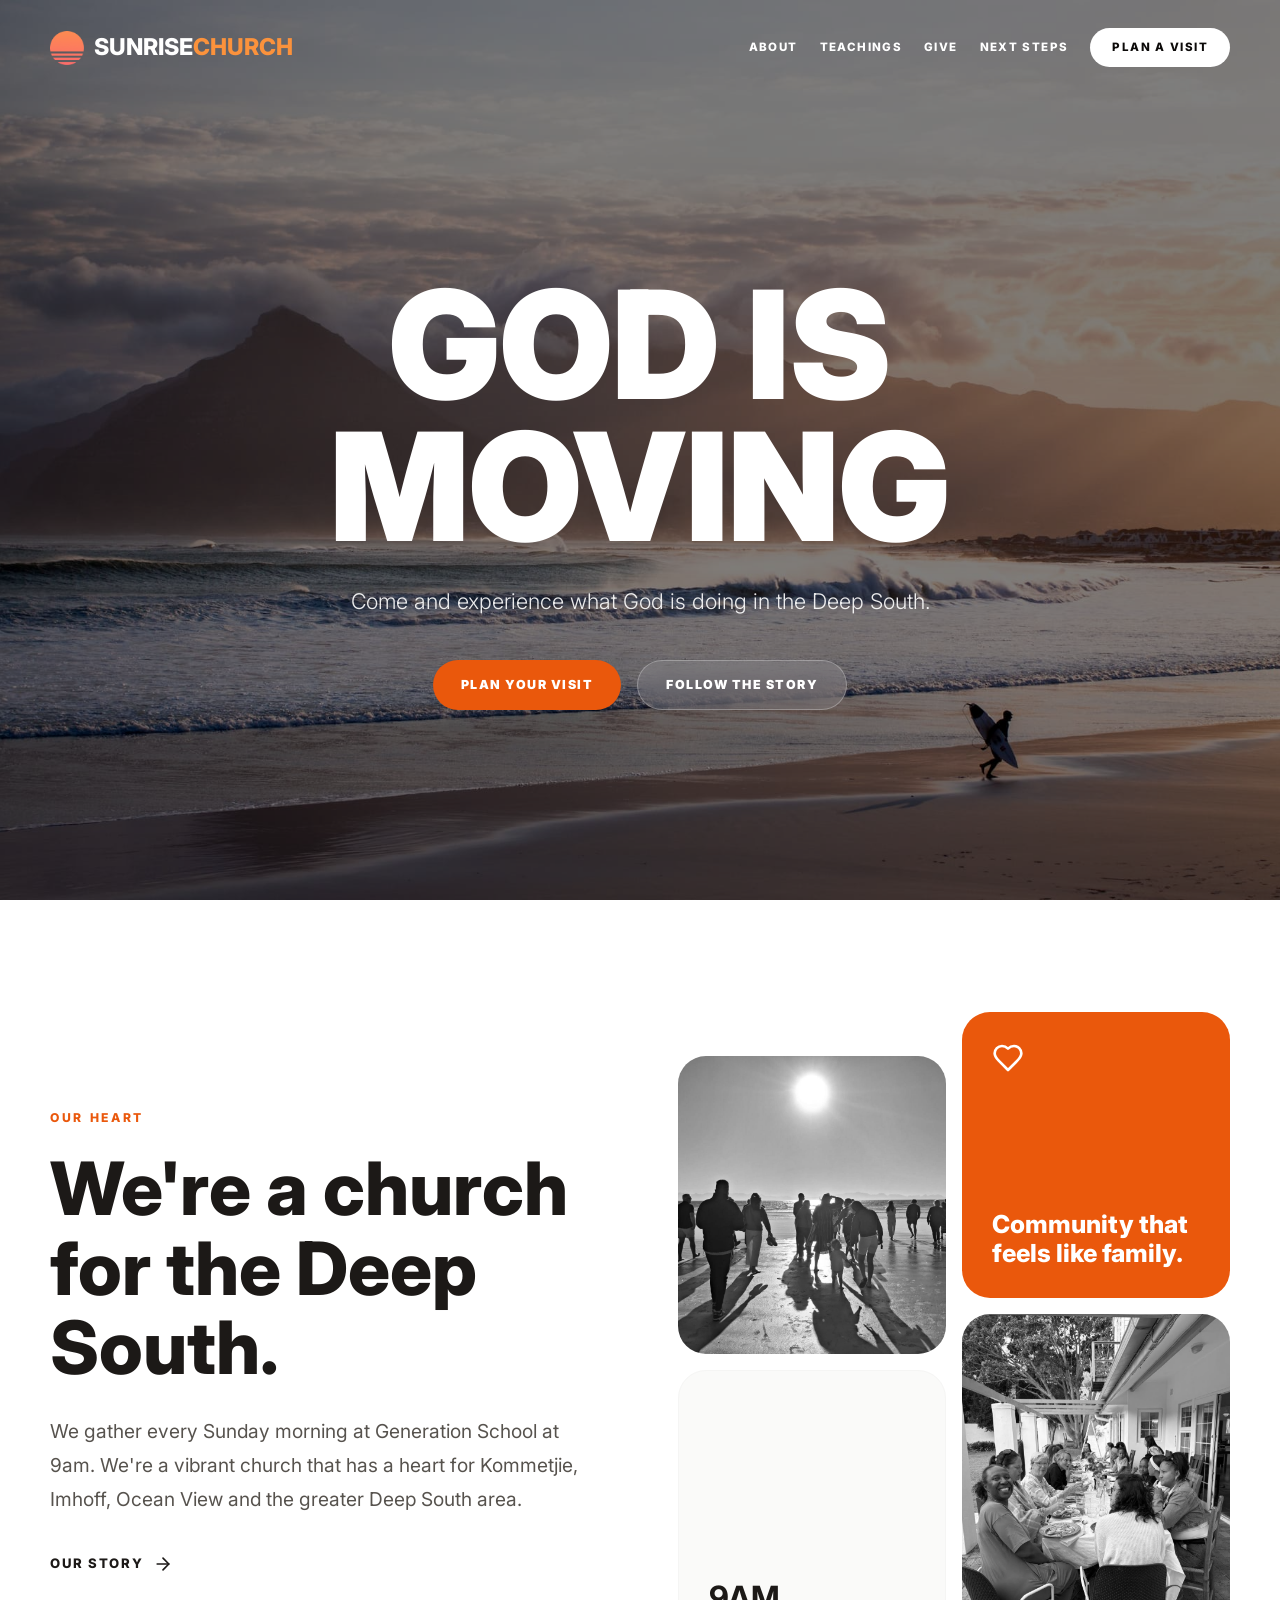
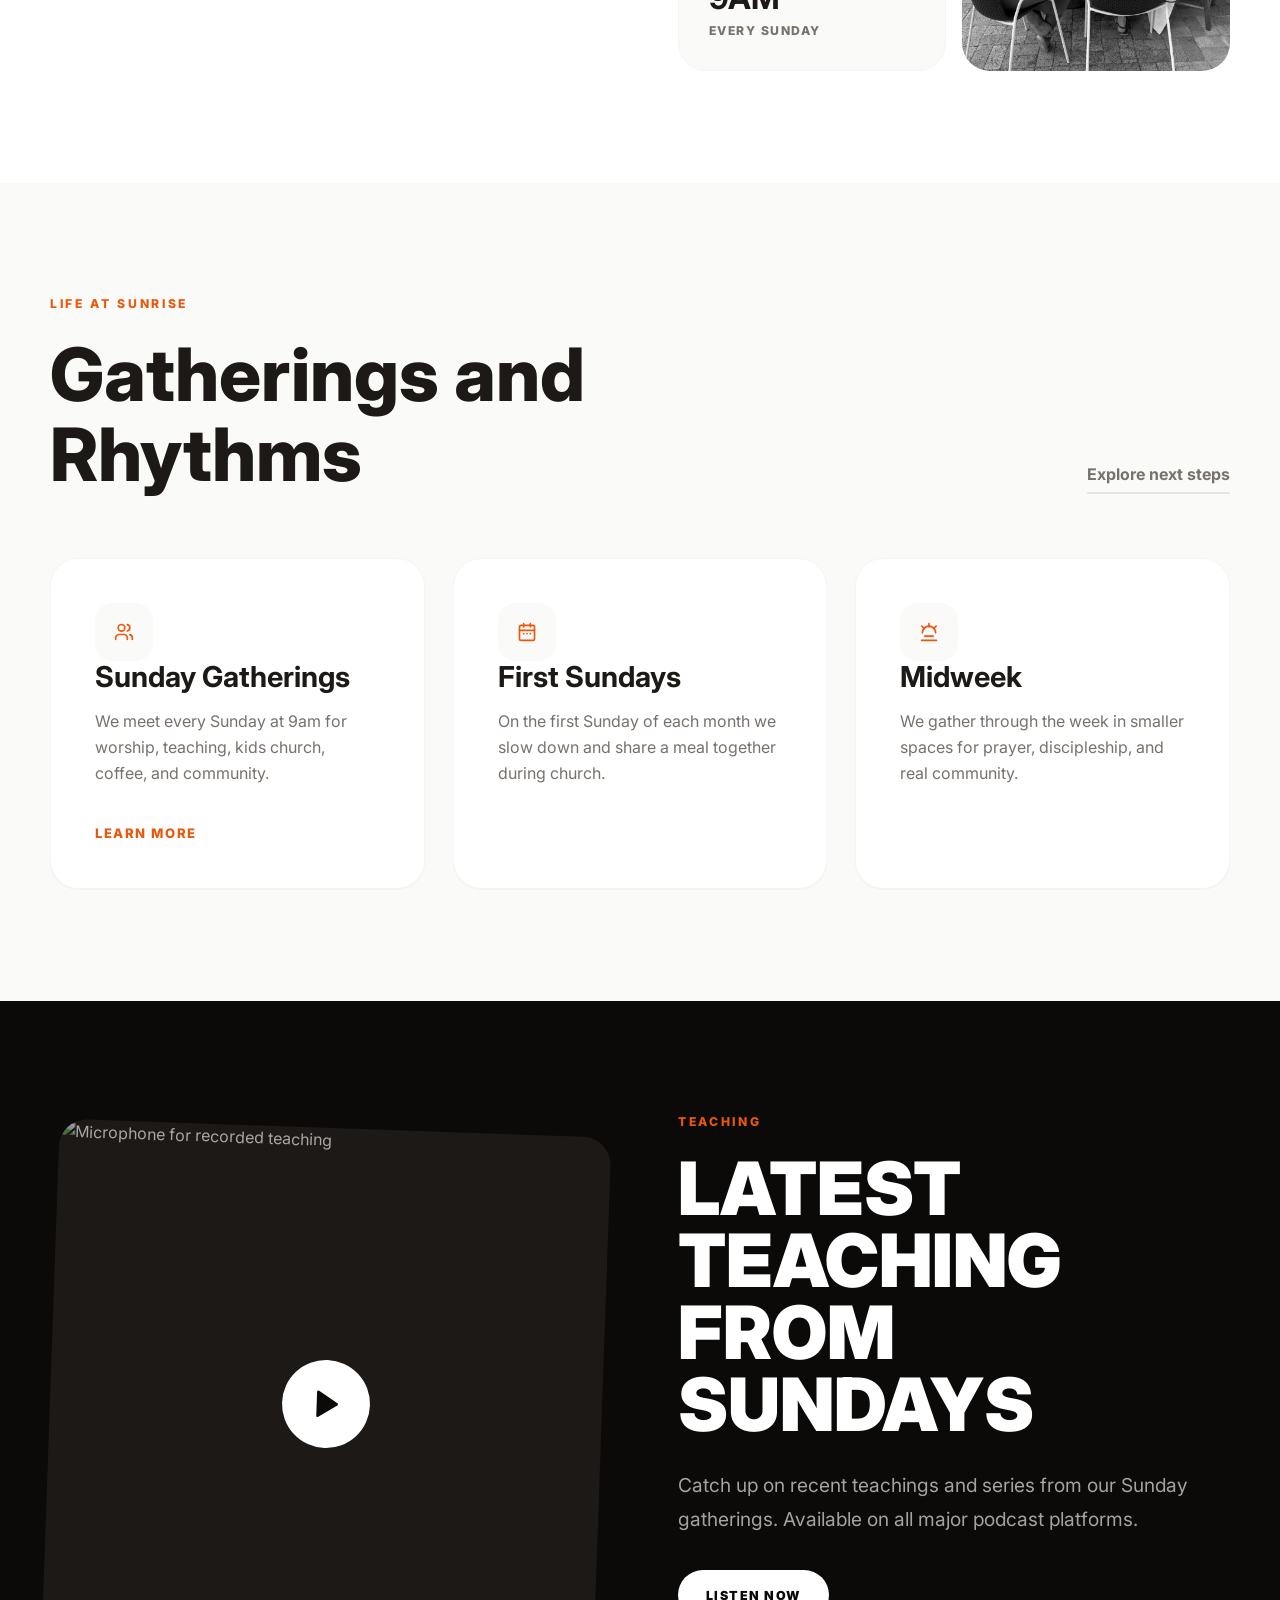
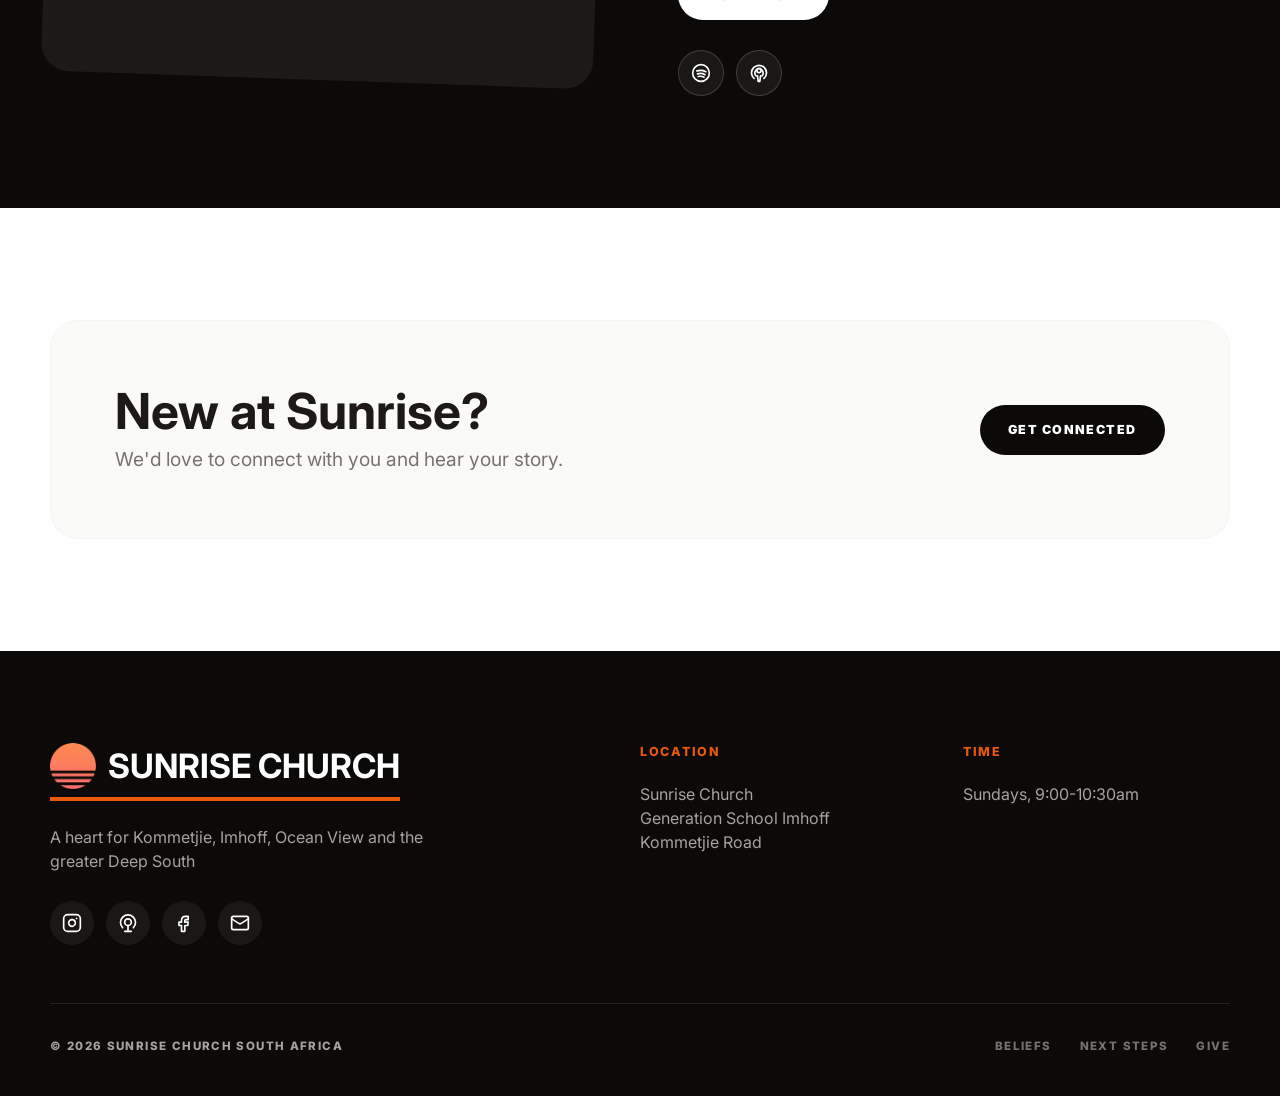
==== commit 4c097611: "Capital on "rhythms"" ====
--- a/index.html
+++ b/index.html
@@ -140,7 +140,7 @@
           <div class="section-heading-row">
             <div>
               <span class="eyebrow">Life at Sunrise</span>
-              <h2 class="section-title">Gatherings and rhythms</h2>
+              <h2 class="section-title">Gatherings and Rhythms</h2>
             </div>
             <a class="subtle-link" href="next-steps/">Explore next steps</a>
           </div>
--- a/assets/css/styles.css
+++ b/assets/css/styles.css
@@ -2027,6 +2027,11 @@
     padding-left: 24px;
   }
 
+  .about-page .large-copy,
+  .giving-intro p {
+    text-align: left;
+  }
+
   .first-sundays-hero,
   .midweek-hero {
     gap: 24px;
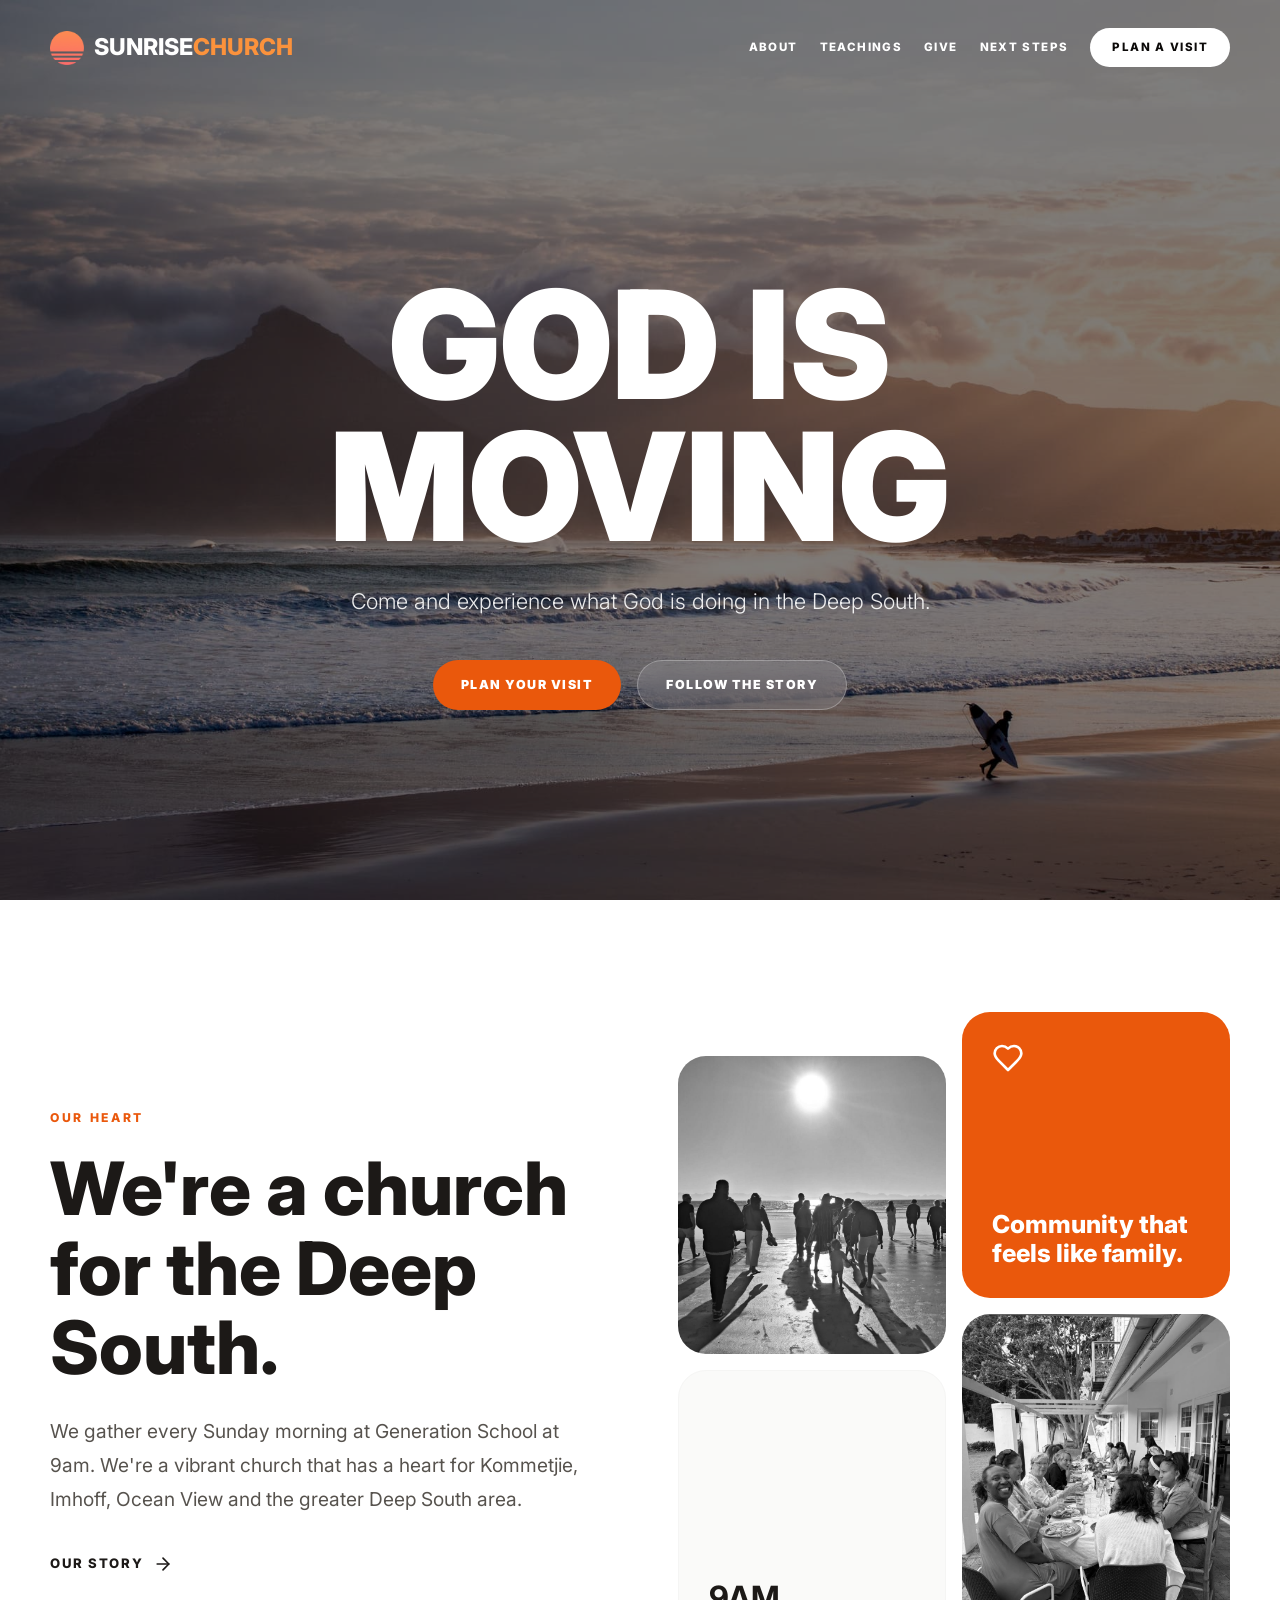
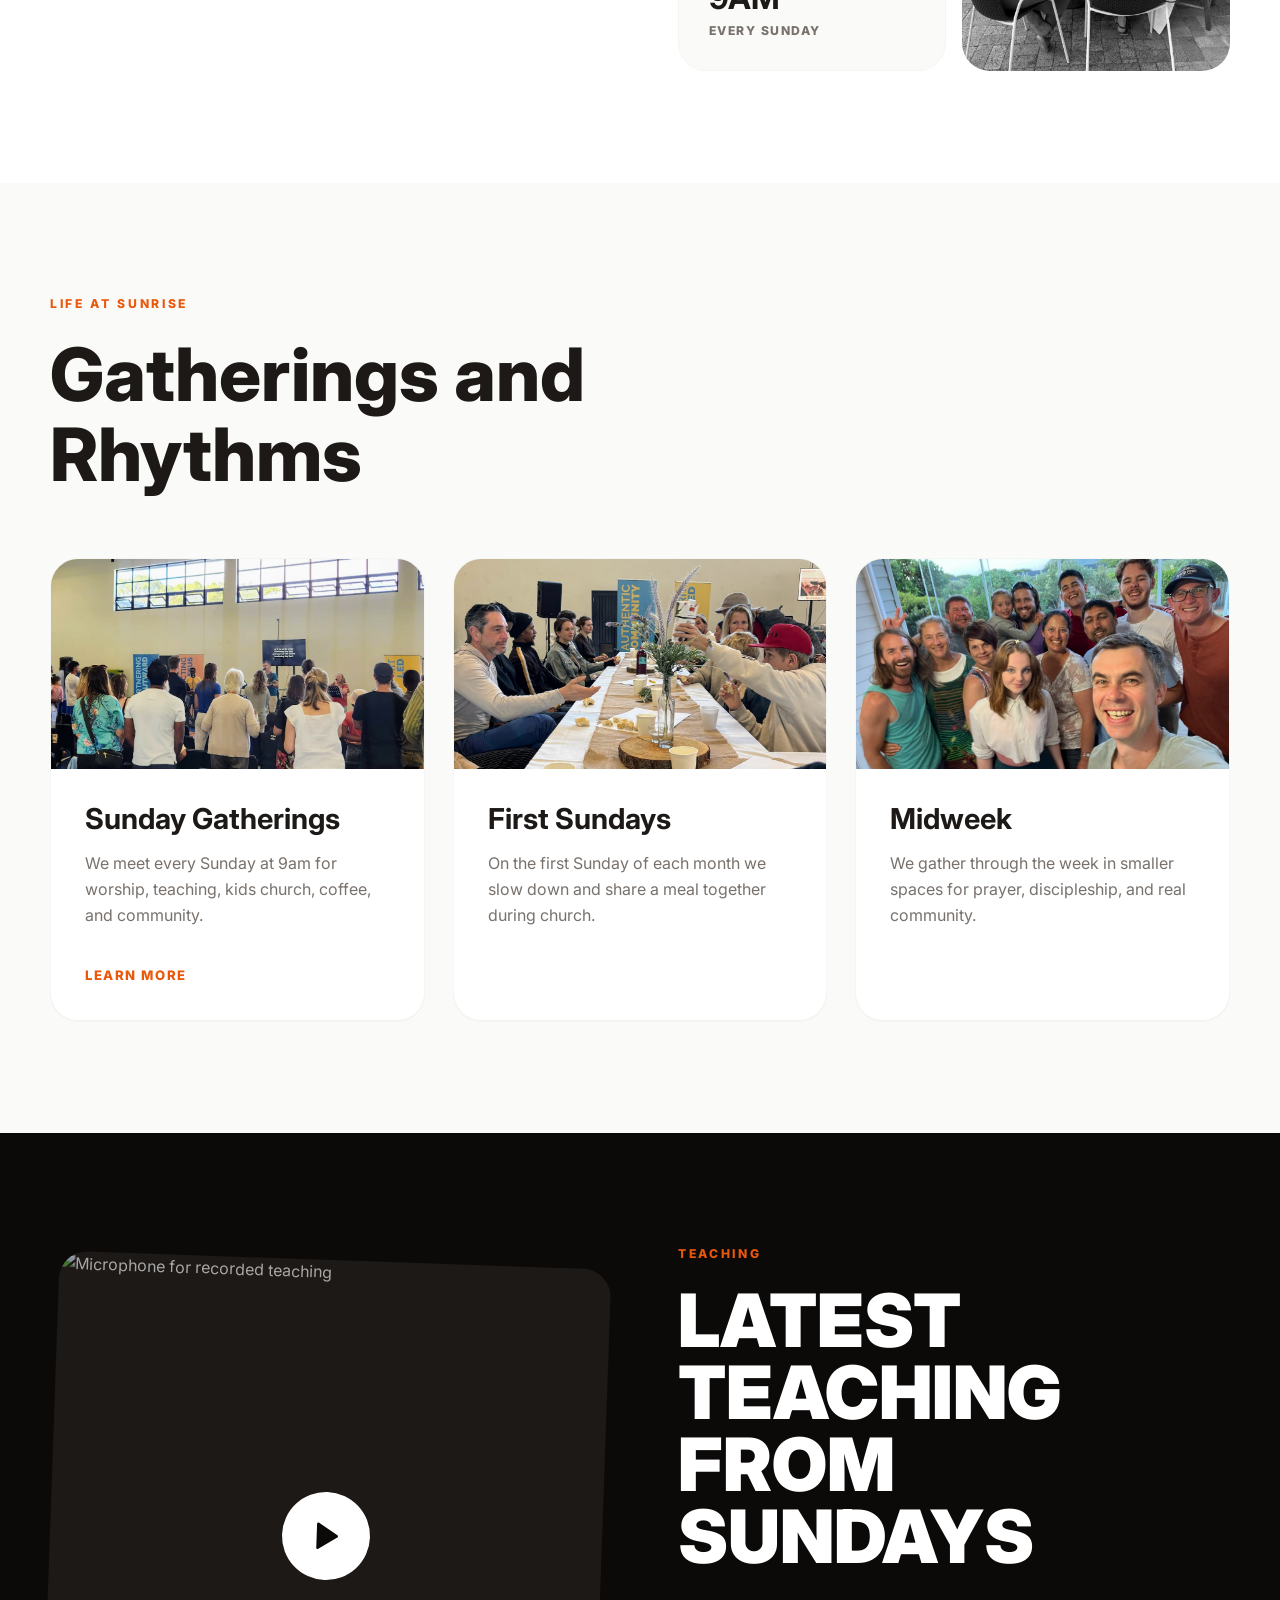
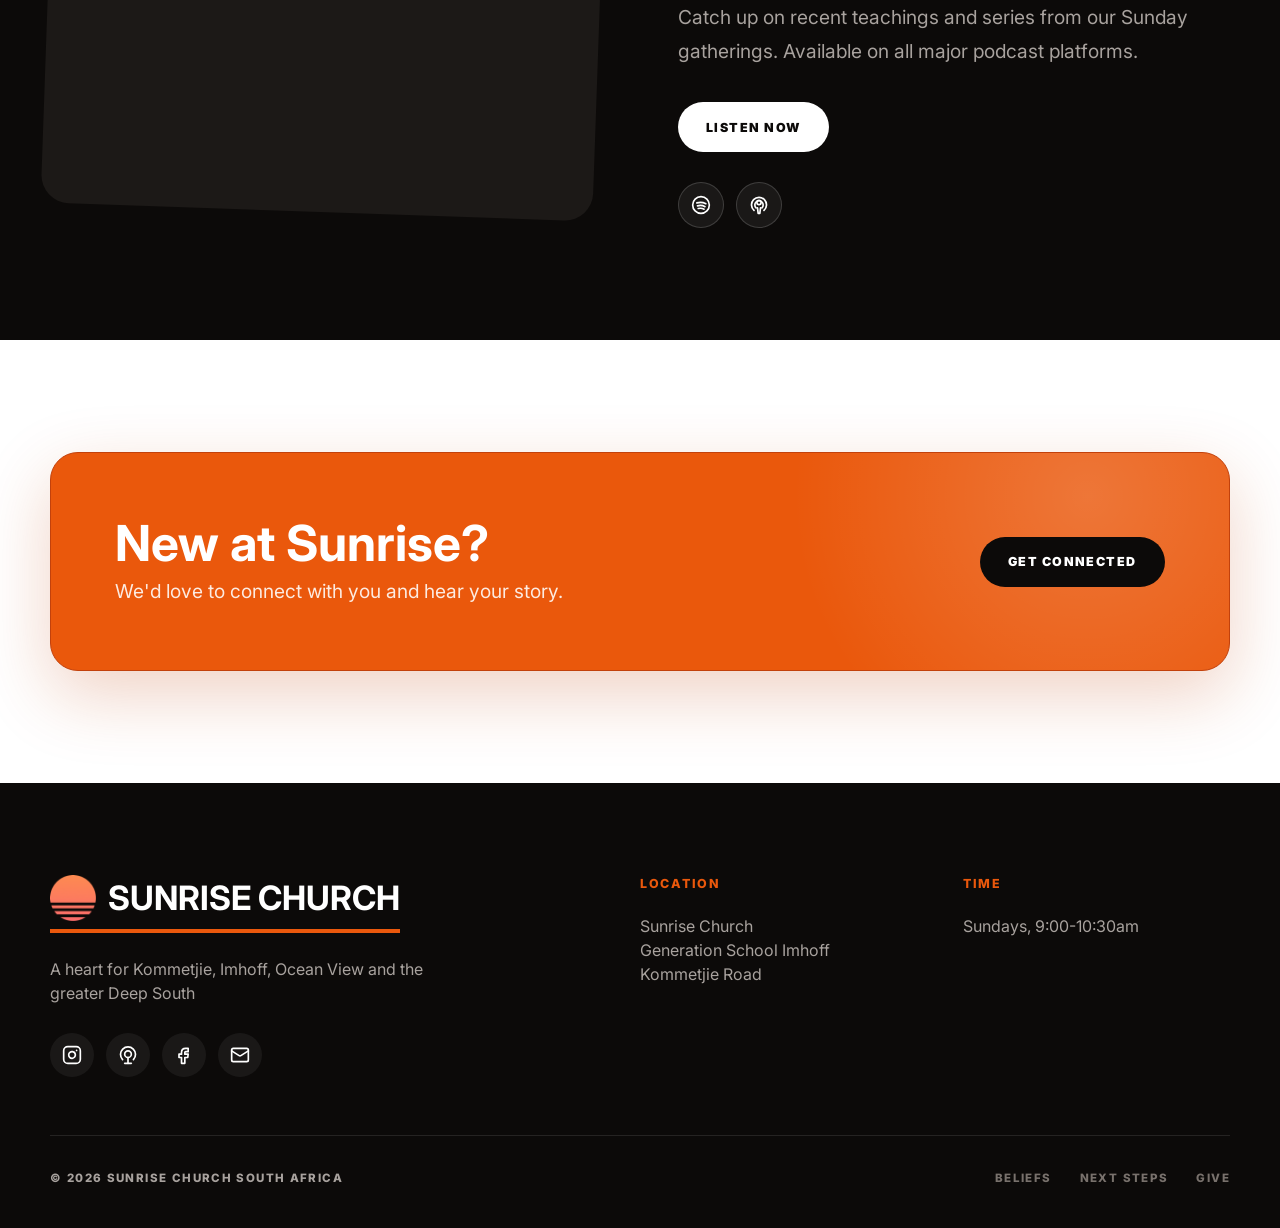
==== commit 52ccc9c8: "Tweaks on homepage" ====
--- a/index.html
+++ b/index.html
@@ -142,53 +142,44 @@
               <span class="eyebrow">Life at Sunrise</span>
               <h2 class="section-title">Gatherings and Rhythms</h2>
             </div>
-            <a class="subtle-link" href="next-steps/">Explore next steps</a>
           </div>
 
           <div class="card-grid three">
             <article class="feature-card">
-              <div class="icon-badge">
-                <svg viewBox="0 0 24 24" aria-hidden="true">
-                  <path d="M16 21v-2a4 4 0 0 0-4-4H6a4 4 0 0 0-4 4v2"></path>
-                  <circle cx="9" cy="7" r="4"></circle>
-                  <path d="M22 21v-2a4 4 0 0 0-3-3.87"></path>
-                  <path d="M16 3.13a4 4 0 0 1 0 7.75"></path>
-                </svg>
-              </div>
-              <h3>Sunday Gatherings</h3>
-              <p>We meet every Sunday at 9am for worship, teaching, kids church, coffee, and community.</p>
-              <a class="card-link" href="visit/">Learn More</a>
+              <img
+                class="feature-card-image"
+                src="assets/images/service_wide.jpg"
+                alt="Sunrise Church gathered for a Sunday service"
+              >
+              <div class="feature-card-content">
+                <h3>Sunday Gatherings</h3>
+                <p>We meet every Sunday at 9am for worship, teaching, kids church, coffee, and community.</p>
+                <a class="card-link" href="visit/">Learn More</a>
+              </div>
             </article>
 
             <article class="feature-card">
-              <div class="icon-badge">
-                <svg viewBox="0 0 24 24" aria-hidden="true">
-                  <path d="M8 2v4"></path>
-                  <path d="M16 2v4"></path>
-                  <rect width="18" height="18" x="3" y="4" rx="2"></rect>
-                  <path d="M3 10h18"></path>
-                  <path d="M8 14h.01"></path>
-                  <path d="M12 14h.01"></path>
-                  <path d="M16 14h.01"></path>
-                </svg>
-              </div>
-              <h3>First Sundays</h3>
-              <p>On the first Sunday of each month we slow down and share a meal together during church.</p>
+              <img
+                class="feature-card-image"
+                src="assets/images/first_sunday.jpg"
+                alt="The Sunrise Church community sharing a First Sunday meal"
+              >
+              <div class="feature-card-content">
+                <h3>First Sundays</h3>
+                <p>On the first Sunday of each month we slow down and share a meal together during church.</p>
+              </div>
             </article>
 
             <article class="feature-card">
-              <div class="icon-badge">
-                <svg viewBox="0 0 24 24" aria-hidden="true">
-                  <path d="M12 2v4"></path>
-                  <path d="m6.2 7.8-2.8-2.8"></path>
-                  <path d="m17.8 7.8 2.8-2.8"></path>
-                  <path d="M4 13a8 8 0 0 1 16 0"></path>
-                  <path d="M3 22h18"></path>
-                  <path d="M7 17h10"></path>
-                </svg>
-              </div>
-              <h3>Midweek</h3>
-              <p>We gather through the week in smaller spaces for prayer, discipleship, and real community.</p>
+              <img
+                class="feature-card-image"
+                src="assets/images/small_group.jpg"
+                alt="Friends gathering in a Sunrise Church small group"
+              >
+              <div class="feature-card-content">
+                <h3>Midweek</h3>
+                <p>We gather through the week in smaller spaces for prayer, discipleship, and real community.</p>
+              </div>
             </article>
           </div>
         </div>
--- a/assets/css/styles.css
+++ b/assets/css/styles.css
@@ -510,6 +510,10 @@
   border-color: var(--color-stone-900);
 }
 
+.rhythms-link-mobile {
+  display: none;
+}
+
 .card-grid {
   display: grid;
   gap: 28px;
@@ -520,7 +524,7 @@
 }
 
 .feature-card {
-  padding: 44px;
+  overflow: hidden;
   border: 1px solid var(--color-stone-100);
   border-radius: var(--radius-lg);
   background: var(--color-white);
@@ -531,6 +535,16 @@
 .feature-card:hover {
   transform: translateY(-6px);
   box-shadow: var(--shadow-soft);
+}
+
+.feature-card-image {
+  width: 100%;
+  height: 210px;
+  object-fit: cover;
+}
+
+.feature-card-content {
+  padding: 34px;
 }
 
 .feature-card h3 {
@@ -751,9 +765,13 @@
   justify-content: space-between;
   gap: 34px;
   padding: 64px;
-  border: 1px solid var(--color-stone-100);
+  border: 1px solid var(--color-orange-dark);
   border-radius: var(--radius-lg);
-  background: var(--color-stone-50);
+  color: var(--color-white);
+  background:
+    radial-gradient(circle at 88% 20%, rgba(255, 255, 255, 0.18), transparent 28%),
+    var(--color-orange);
+  box-shadow: 0 24px 70px rgba(194, 65, 12, 0.24);
 }
 
 .connect-panel h2 {
@@ -764,8 +782,13 @@
 
 .connect-panel p {
   margin: 0;
-  color: var(--color-stone-500);
+  color: rgba(255, 255, 255, 0.88);
   font-size: 1.2rem;
+}
+
+.connect-panel .btn-dark:hover {
+  color: var(--color-orange-dark);
+  background: var(--color-white);
 }
 
 .site-footer {
@@ -2134,4 +2157,115 @@
     flex-wrap: wrap;
     gap: 18px;
   }
-}
+
+  .home-page .section {
+    padding-top: 64px;
+    padding-bottom: 64px;
+  }
+
+  .home-page .two-column {
+    gap: 36px;
+  }
+
+  .home-page .image-mosaic {
+    grid-template-columns: repeat(2, minmax(0, 1fr));
+    gap: 10px;
+  }
+
+  .home-page .mosaic-column {
+    gap: 10px;
+  }
+
+  .home-page .image-mosaic img,
+  .home-page .stat-card,
+  .home-page .accent-card {
+    height: 150px;
+    min-height: 150px;
+    border-radius: var(--radius-md);
+  }
+
+  .home-page .stat-card,
+  .home-page .accent-card {
+    padding: 18px;
+  }
+
+  .home-page .stat-card strong {
+    font-size: 1.55rem;
+  }
+
+  .home-page .stat-card span {
+    font-size: 0.65rem;
+  }
+
+  .home-page .accent-card svg {
+    width: 1.5rem;
+    height: 1.5rem;
+  }
+
+  .home-page .accent-card p {
+    font-size: 1.05rem;
+  }
+
+  .home-page .section-heading-row {
+    gap: 0;
+    margin-bottom: 32px;
+  }
+
+  .home-page .card-grid {
+    gap: 14px;
+  }
+
+  .home-page .feature-card {
+    padding: 0;
+  }
+
+  .home-page .feature-card-image {
+    height: 190px;
+  }
+
+  .home-page .feature-card-content {
+    padding: 22px;
+  }
+
+  .home-page .feature-card h3 {
+    margin-bottom: 8px;
+    font-size: 1.4rem;
+  }
+
+  .home-page .feature-card p {
+    margin-bottom: 18px;
+    font-size: 0.94rem;
+    line-height: 1.5;
+  }
+
+  .home-page .feature-card p:last-child {
+    margin-bottom: 0;
+  }
+
+  .home-page .rhythms-link-desktop {
+    display: none;
+  }
+
+  .home-page .rhythms-link-mobile {
+    display: inline-block;
+    margin-top: 28px;
+  }
+
+  .home-page .teaching-section .media-card {
+    aspect-ratio: 16 / 9;
+  }
+
+  .home-page .teaching-section .media-card.tilted {
+    transform: none;
+  }
+
+  .home-page .teaching-section .play-button {
+    width: 64px;
+    height: 64px;
+  }
+
+  .home-page .teaching-section .play-button svg {
+    width: 1.5rem;
+    height: 1.5rem;
+  }
+}
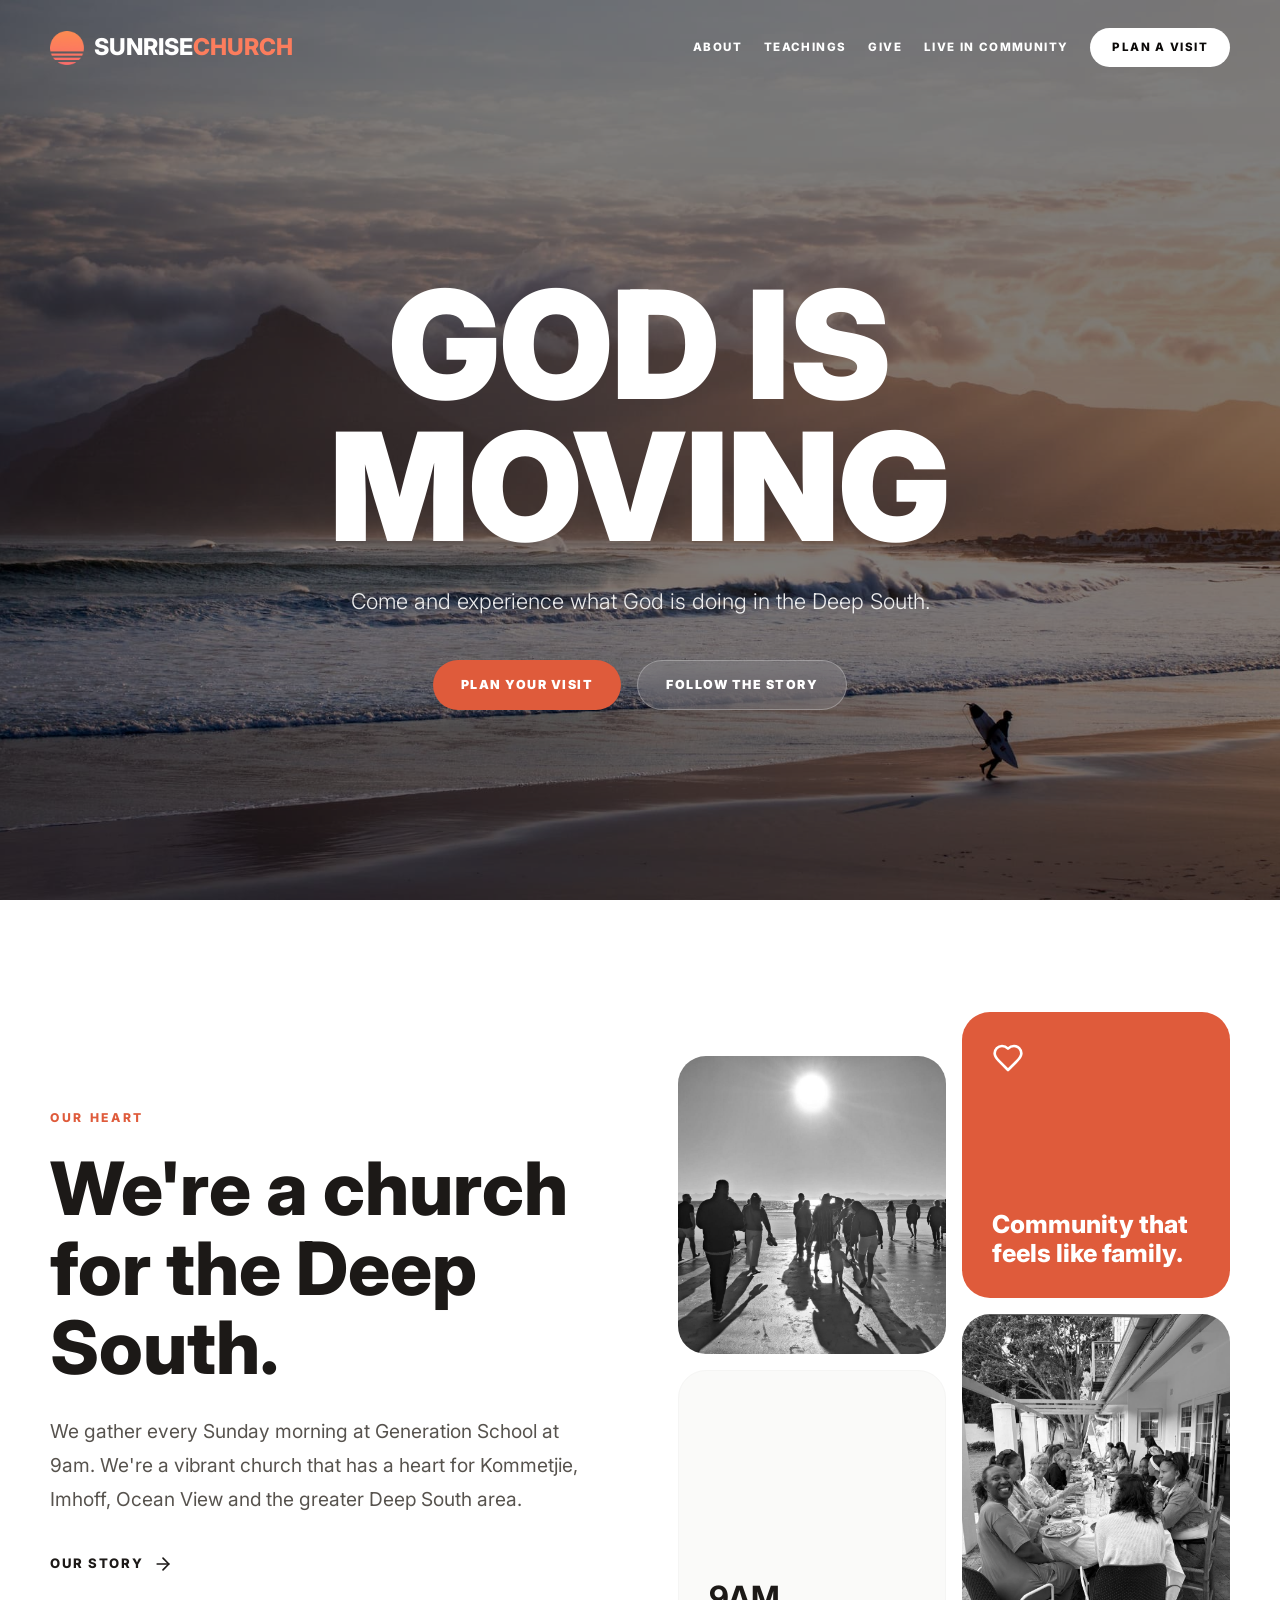
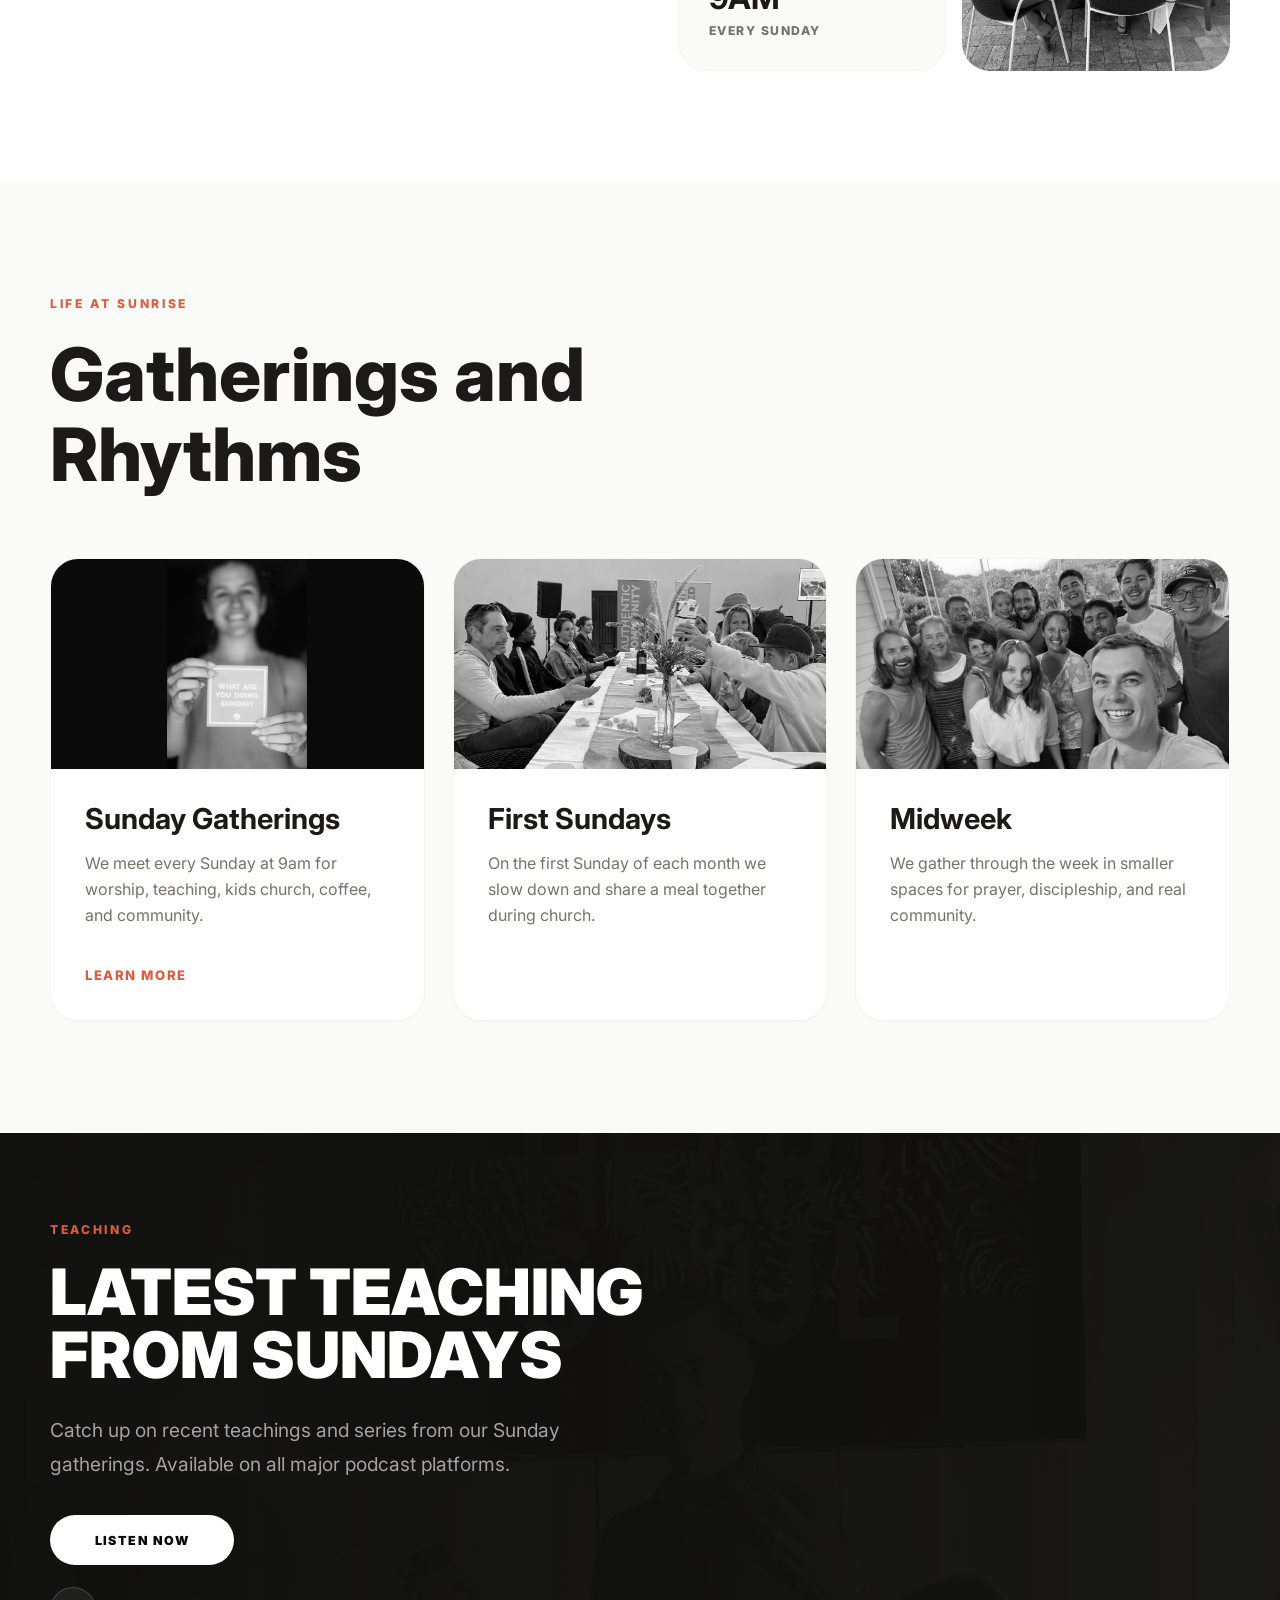
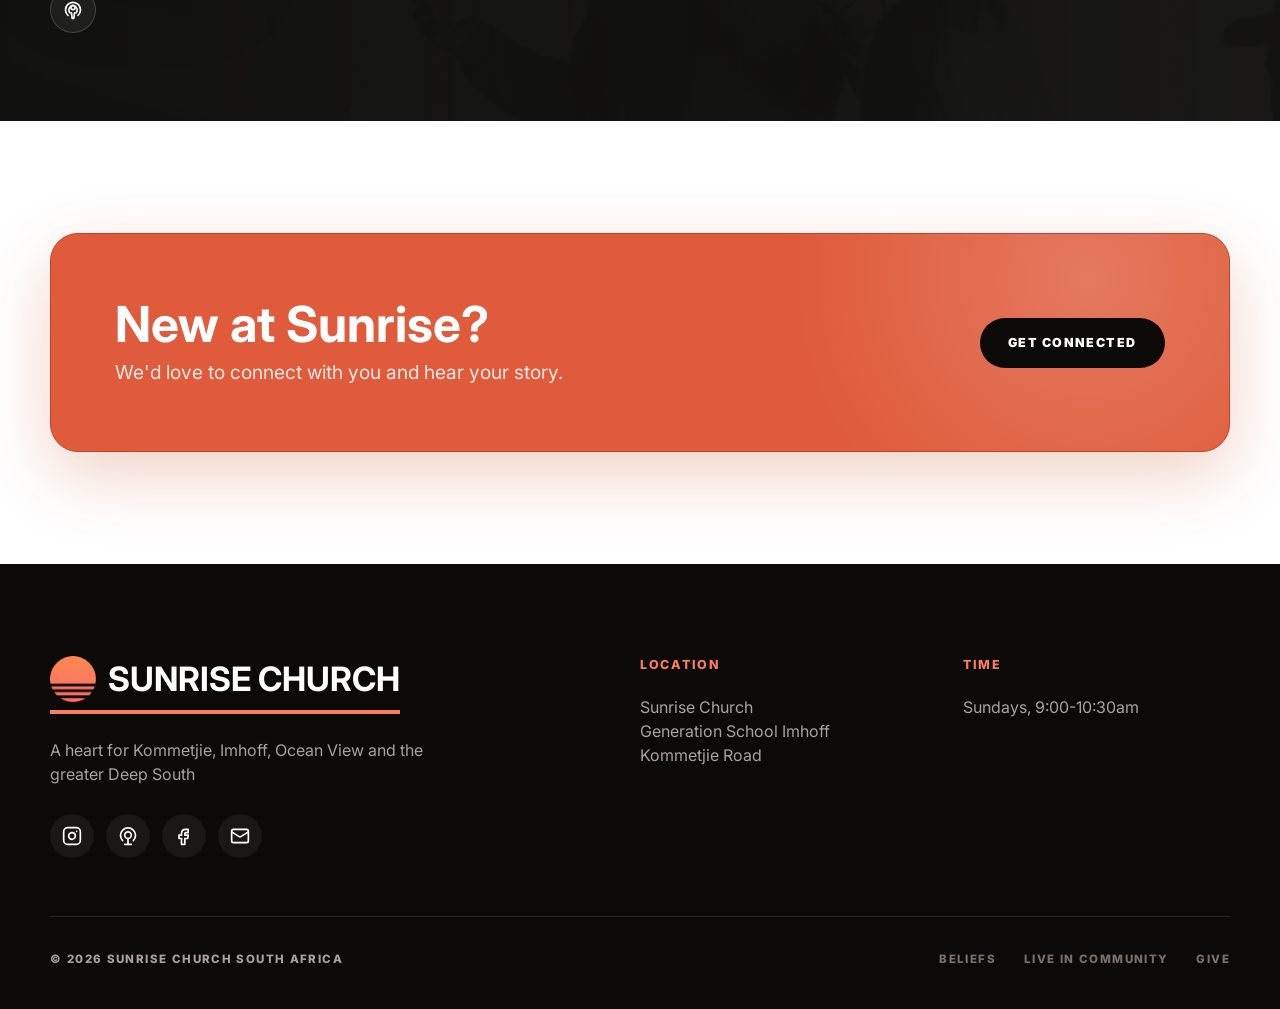
==== commit 5c62647b: "Redesign Teachings Section with Video background" ====
--- a/index.html
+++ b/index.html
@@ -26,7 +26,7 @@
           <a href="about/">About</a>
           <a href="#teaching">Teachings</a>
           <a href="give/">Give</a>
-          <a href="next-steps/">Next Steps</a>
+          <a href="live-in-community/">Live in Community</a>
           <a class="visit-pill" href="visit/">Plan a Visit</a>
         </nav>
 
@@ -57,7 +57,7 @@
           <a href="visit/">Plan a Visit</a>
           <a href="#teaching">Teachings</a>
           <a href="give/">Give</a>
-          <a href="next-steps/">Next Steps</a>
+          <a href="live-in-community/">Live in Community</a>
         </nav>
       </div>
     </header>
@@ -147,8 +147,8 @@
           <div class="card-grid three">
             <article class="feature-card">
               <img
-                class="feature-card-image"
-                src="assets/images/service_wide.jpg"
+                class="feature-card-image sunday-gathering-image"
+                src="assets/images/invite_2.jpg"
                 alt="Sunrise Church gathered for a Sunday service"
               >
               <div class="feature-card-content">
@@ -174,7 +174,7 @@
               <img
                 class="feature-card-image"
                 src="assets/images/small_group.jpg"
-                alt="Friends gathering in a Sunrise Church small group"
+                alt="Friends gathering in a Sunrise Church community group"
               >
               <div class="feature-card-content">
                 <h3>Midweek</h3>
@@ -186,19 +186,12 @@
       </section>
 
       <section class="section teaching-section" id="teaching">
-        <div class="container two-column align-center">
-          <div class="media-card tilted">
-            <img
-              src="https://images.unsplash.com/photo-1478737270239-2f02b77fc618?auto=format&fit=crop&q=80&w=2070"
-              alt="Microphone for recorded teaching"
-            >
-            <a class="play-button" href="https://spotify.link/eLP6AocpMDb" target="_blank" rel="noopener noreferrer" aria-label="Listen to Sunrise Church on Spotify">
-              <svg viewBox="0 0 24 24" aria-hidden="true">
-                <polygon points="6 3 20 12 6 21 6 3"></polygon>
-              </svg>
-            </a>
-          </div>
-          <div>
+        <video class="teaching-background" autoplay muted loop playsinline aria-hidden="true" poster="assets/images/preach.jpg">
+          <source src="assets/images/Tristan%20Preaching%20Video.mp4" type="video/mp4">
+        </video>
+        <div class="teaching-backdrop" aria-hidden="true"></div>
+        <div class="container teaching-content">
+          <div class="teaching-copy">
             <span class="eyebrow">Teaching</span>
             <h2 class="teaching-title">LATEST TEACHING<br>FROM SUNDAYS</h2>
             <p class="lead dark">
@@ -303,7 +296,7 @@
         <p>&copy; <span data-current-year>2026</span> Sunrise Church South Africa</p>
         <div>
           <a href="about/">Beliefs</a>
-          <a href="next-steps/">Next Steps</a>
+          <a href="live-in-community/">Live in Community</a>
           <a href="give/">Give</a>
         </div>
       </div>
--- a/assets/css/styles.css
+++ b/assets/css/styles.css
@@ -13,8 +13,9 @@
   --color-stone-600: #57534e;
   --color-stone-900: #1c1917;
   --color-stone-950: #0c0a09;
-  --color-orange: #ea580c;
-  --color-orange-dark: #c2410c;
+  --color-brand-orange: #fc7d5d;
+  --color-orange: #df5b3b;
+  --color-orange-dark: #bd4529;
   --container: 1180px;
   --radius-sm: 12px;
   --radius-md: 18px;
@@ -143,13 +144,13 @@
 }
 
 .brand-text span {
-  color: #fb923c;
+  color: var(--color-brand-orange);
 }
 
 .site-nav.nav-scrolled .brand-text span,
 body.inner-page .brand-text span,
 body.menu-open .brand-text span {
-  color: var(--color-orange);
+  color: var(--color-brand-orange);
 }
 
 .desktop-nav {
@@ -289,6 +290,14 @@
   z-index: -3;
 }
 
+.community-page .hero-image {
+  object-position: center 40%;
+}
+
+.community-page .hero-content {
+  transform: translateY(14vh);
+}
+
 .hero-overlay {
   background: rgba(0, 0, 0, 0.5);
   z-index: -2;
@@ -306,6 +315,14 @@
   font-weight: 900;
   line-height: 0.94;
   letter-spacing: 0;
+}
+
+.community-page .hero h1 {
+  font-size: 3.8rem;
+}
+
+.about-page .hero h1 {
+  font-size: 3.5rem;
 }
 
 .hero p {
@@ -346,7 +363,7 @@
 
 .eyebrow {
   display: block;
-  margin-bottom: 22px;
+  margin: 0 0 22px;
   color: var(--color-orange);
   font-size: 0.76rem;
   font-weight: 800;
@@ -541,6 +558,17 @@
   width: 100%;
   height: 210px;
   object-fit: cover;
+  filter: grayscale(1);
+  transition: filter 300ms ease;
+}
+
+.sunday-gathering-image {
+  object-fit: contain;
+  background: var(--color-stone-950);
+}
+
+.feature-card:hover .feature-card-image {
+  filter: grayscale(0);
 }
 
 .feature-card-content {
@@ -578,8 +606,48 @@
 }
 
 .teaching-section {
+  position: relative;
+  isolation: isolate;
+  overflow: hidden;
+  min-height: 500px;
+  padding: 0;
   color: var(--color-white);
   background: var(--color-stone-950);
+}
+
+.teaching-background,
+.teaching-backdrop {
+  position: absolute;
+  inset: 0;
+  width: 100%;
+  height: 100%;
+}
+
+.teaching-background {
+  z-index: -2;
+  object-fit: cover;
+  object-position: center 38%;
+  opacity: 0.3;
+  filter: grayscale(1) contrast(0.9) brightness(0.65);
+  transform: scale(1);
+}
+
+.teaching-backdrop {
+  z-index: -1;
+  background:
+    linear-gradient(90deg, rgba(17, 17, 15, 0.96) 0%, rgba(17, 17, 15, 0.83) 44%, rgba(17, 17, 15, 0.68) 100%),
+    linear-gradient(0deg, rgba(17, 17, 15, 0.35), rgba(17, 17, 15, 0.35));
+}
+
+.teaching-content {
+  display: flex;
+  align-items: center;
+  min-height: 500px;
+}
+
+.teaching-copy {
+  width: min(100%, 610px);
+  padding: 88px 0;
 }
 
 .media-card {
@@ -631,7 +699,7 @@
 
 .teaching-title {
   margin: 0 0 28px;
-  font-size: 4.6rem;
+  font-size: clamp(3rem, 5vw, 4.6rem);
   font-weight: 900;
   line-height: 0.98;
   letter-spacing: 0;
@@ -659,6 +727,19 @@
   border-color: rgba(255, 255, 255, 0.34);
   background: rgba(255, 255, 255, 0.14);
   transform: translateY(-2px);
+}
+
+.teaching-section .button-row .btn {
+  min-width: 184px;
+  box-shadow: var(--shadow-strong);
+}
+
+.teaching-section .podcast-links a:first-child {
+  display: none;
+}
+
+.teaching-section .podcast-links {
+  margin-top: 22px;
 }
 
 .button-row {
@@ -786,9 +867,104 @@
   font-size: 1.2rem;
 }
 
+.connect-panel p + p {
+  margin-top: 8px;
+}
+
+.connect-panel .connect-quote {
+  max-width: 620px;
+  color: var(--color-white);
+  font-family: var(--font-serif);
+  font-size: 1.35rem;
+  font-style: italic;
+  font-weight: 700;
+  line-height: 1.35;
+}
+
+.connect-form {
+  width: min(100%, 440px);
+  flex: 0 1 440px;
+  gap: 8px;
+}
+
+.connect-form label {
+  color: var(--color-white);
+  font-size: 0.76rem;
+  font-weight: 800;
+  letter-spacing: 0.1em;
+  text-transform: uppercase;
+}
+
+.connect-form-fields {
+  display: flex;
+  gap: 10px;
+}
+
+.connect-form input {
+  min-width: 0;
+  border-color: rgba(255, 255, 255, 0.42);
+  color: var(--color-stone-900);
+  background: var(--color-white);
+}
+
+.connect-form .btn {
+  flex: 0 0 auto;
+}
+
 .connect-panel .btn-dark:hover {
   color: var(--color-orange-dark);
   background: var(--color-white);
+}
+
+.community-page .connect-panel {
+  display: grid;
+  grid-template-columns: minmax(0, 1fr) minmax(320px, 420px);
+  gap: 72px;
+  margin-bottom: 112px;
+  padding: 60px;
+  border-color: var(--color-stone-200);
+  color: var(--color-stone-900);
+  background: var(--color-stone-50);
+  box-shadow: none;
+}
+
+.community-page .connect-panel .eyebrow {
+  display: block;
+  margin-bottom: 14px;
+  color: var(--color-orange-dark);
+}
+
+.community-page .connect-panel h2 {
+  margin-bottom: 12px;
+  color: var(--color-stone-900);
+}
+
+.community-page .connect-panel p {
+  color: var(--color-stone-600);
+}
+
+.community-page .connect-form {
+  width: 100%;
+  flex: none;
+}
+
+.community-page .connect-form label {
+  color: var(--color-stone-700);
+}
+
+.community-page .connect-form input {
+  border-color: var(--color-stone-200);
+  background: var(--color-white);
+}
+
+.community-page .connect-form .btn-dark:hover {
+  color: var(--color-white);
+  background: var(--color-orange-dark);
+}
+
+.connect-form-note {
+  margin-top: 12px !important;
+  font-size: 0.88rem !important;
 }
 
 .site-footer {
@@ -810,7 +986,7 @@
   align-items: center;
   gap: 12px;
   margin: 0 0 24px;
-  border-bottom: 4px solid var(--color-orange);
+  border-bottom: 4px solid var(--color-brand-orange);
   padding-bottom: 8px;
   font-size: 2.1rem;
   line-height: 1;
@@ -835,7 +1011,7 @@
 
 .site-footer h3 {
   margin: 0 0 20px;
-  color: var(--color-orange);
+  color: var(--color-brand-orange);
   font-size: 0.78rem;
   font-weight: 800;
   letter-spacing: 0.14em;
@@ -933,8 +1109,9 @@
   line-height: 1.8;
 }
 
-.about-page .large-copy {
-  text-align: justify;
+.about-intro-copy {
+  max-width: 760px;
+  margin-left: max(16px, calc((100% - var(--container)) / 2));
 }
 
 .quote-image {
@@ -963,16 +1140,20 @@
 }
 
 .beliefs-panel {
-  margin-bottom: 112px;
   padding: 72px;
   border-radius: var(--radius-lg);
-  color: var(--color-white);
-  background: var(--color-stone-950);
+  color: var(--color-stone-900);
+  background: transparent;
+}
+
+.about-beliefs-section {
+  margin-bottom: 112px;
+  background: var(--color-stone-50);
 }
 
 .beliefs-panel h2 {
   margin: 0 0 36px;
-  font-size: 3.6rem;
+  font-size: 1.8rem;
   line-height: 1.05;
 }
 
@@ -992,8 +1173,24 @@
   line-height: 1.65;
 }
 
+.beliefs-panel .check-list {
+  max-width: 800px;
+  margin-bottom: 46px;
+}
+
 .values-pastor {
   align-items: start;
+}
+
+.pastor-section {
+  margin: 0 auto;
+}
+
+.pastor-layout {
+  display: grid;
+  grid-template-columns: minmax(220px, 0.7fr) minmax(0, 1fr);
+  align-items: center;
+  gap: 40px;
 }
 
 .values-card {
@@ -1005,7 +1202,7 @@
 .values-card h2,
 .block-title {
   margin: 0 0 34px;
-  font-size: 2.45rem;
+  font-size: 1.8rem;
   line-height: 1.08;
 }
 
@@ -1049,9 +1246,8 @@
 
 .pastor-card {
   position: relative;
-  aspect-ratio: 4 / 3;
+  aspect-ratio: 1;
   overflow: hidden;
-  margin-bottom: 28px;
   border-radius: var(--radius-lg);
   background: var(--color-stone-200);
 }
@@ -1535,52 +1731,10 @@
   line-height: 1.68;
 }
 
-.next-hero {
-  display: grid;
-  grid-template-columns: minmax(0, 0.85fr) minmax(420px, 1.15fr);
-  gap: 48px;
-  align-items: center;
-  margin-top: -18px;
-  margin-bottom: 56px;
-}
-
-.next-hero .page-title {
-  margin-bottom: 18px;
-  font-size: clamp(3.6rem, 6.2vw, 5.7rem);
-  line-height: 0.98;
-}
-
-.next-hero .statement {
-  max-width: 480px;
-  margin-bottom: 0;
-  color: var(--color-stone-500);
-  font-size: 1.08rem;
-  font-weight: 500;
-  line-height: 1.72;
-  text-transform: none;
-}
-
-.next-hero-image,
 .next-step-card img {
   display: block;
   width: 100%;
   object-fit: cover;
-}
-
-.next-hero-image {
-  min-height: 280px;
-  border-radius: var(--radius-lg);
-  box-shadow: var(--shadow-soft);
-}
-
-.next-primary {
-  margin-bottom: 96px;
-}
-
-.next-primary-grid {
-  display: grid;
-  grid-template-columns: repeat(2, minmax(0, 1fr));
-  gap: 24px;
 }
 
 .next-step-card {
@@ -1595,38 +1749,12 @@
   margin-top: 26px;
 }
 
-.next-step-card-primary img {
-  aspect-ratio: 1.18;
-}
-
-.next-step-card-primary > div {
-  display: flex;
-  min-height: 292px;
-  flex-direction: column;
-  align-items: flex-start;
-  padding: 36px;
-}
-
-.next-step-card-primary h2 {
-  margin: 16px 0 14px;
-  font-size: 2.4rem;
-  line-height: 1.03;
-}
-
-.next-step-card-primary p {
-  font-size: 1.06rem;
-}
-
-.step-kicker {
-  color: var(--color-orange);
-  font-size: 0.76rem;
-  font-weight: 900;
-  letter-spacing: 0.16em;
-  text-transform: uppercase;
-}
-
 .next-secondary {
   margin-bottom: 112px;
+}
+
+.community-page .next-secondary {
+  margin-top: 72px;
 }
 
 .next-secondary .section-title {
@@ -1638,6 +1766,15 @@
   display: grid;
   grid-template-columns: repeat(2, minmax(0, 1fr));
   gap: 20px;
+}
+
+.next-secondary-grid .next-step-card-secondary img {
+  filter: grayscale(1);
+  transition: filter 300ms ease;
+}
+
+.next-secondary-grid .next-step-card-secondary:hover img {
+  filter: grayscale(0);
 }
 
 .next-step-card-secondary {
@@ -1766,6 +1903,7 @@
 .giving-card.online {
   color: var(--color-white);
   background: var(--color-orange);
+  justify-content: flex-start;
 }
 
 .giving-card.online p {
@@ -1788,6 +1926,29 @@
 .payfast-form .btn:hover {
   color: var(--color-white);
   background: var(--color-black);
+}
+
+.payment-assurance {
+  display: flex;
+  align-items: center;
+  justify-content: center;
+  gap: 8px;
+  margin: 2px 0 0 !important;
+  color: rgba(255, 255, 255, 0.78) !important;
+  font-size: 0.78rem;
+  font-weight: 700;
+  letter-spacing: 0.03em;
+  text-align: center;
+}
+
+.payment-assurance svg {
+  width: 16px;
+  height: 16px;
+  fill: none;
+  stroke: currentColor;
+  stroke-linecap: round;
+  stroke-linejoin: round;
+  stroke-width: 1.8;
 }
 
 .small-note {
@@ -1802,6 +1963,14 @@
     font-size: 8rem;
   }
 
+  .community-page .hero h1 {
+    font-size: 7.2rem;
+  }
+
+  .about-page .hero h1 {
+    font-size: 6rem;
+  }
+
   .hero p {
     font-size: 1.35rem;
   }
@@ -1816,11 +1985,23 @@
 }
 
 @media (min-width: 921px) {
-  .about-page .page-shell {
+  .about-page .page-shell > .container,
+  .about-page .about-beliefs-section > .container,
+  .community-page .page-shell > .container {
+    max-width: 980px;
+  }
+
+  .about-page .beliefs-panel {
+    padding-left: 0;
+  }
+
+  .about-page .page-shell,
+  .community-page .page-shell {
     padding-top: 128px;
   }
 
-  .about-page .page-title {
+  .about-page .page-title,
+  .community-page .page-title {
     margin-bottom: 48px;
     font-size: 5.6rem;
   }
@@ -1829,6 +2010,14 @@
 @media (min-width: 1180px) {
   .hero h1 {
     font-size: 9.4rem;
+  }
+
+  .community-page .hero h1 {
+    font-size: 8.4rem;
+  }
+
+  .about-page .hero h1 {
+    font-size: 7rem;
   }
 
 }
@@ -1845,6 +2034,7 @@
   }
 
   .two-column,
+  .pastor-layout,
   .card-grid.three,
   .giving-grid,
   .giving-intro,
@@ -1853,8 +2043,6 @@
   .first-sundays-details,
   .midweek-hero,
   .midweek-gatherings,
-  .next-hero,
-  .next-primary-grid,
   .next-secondary-grid {
     grid-template-columns: 1fr;
   }
@@ -1868,8 +2056,8 @@
     margin-bottom: 64px;
   }
 
-  .next-step-card-primary > div {
-    min-height: 0;
+  .pastor-card {
+    max-width: 420px;
   }
 
   .next-step-card-secondary {
@@ -1890,6 +2078,19 @@
   .connect-panel,
   .footer-bottom {
     align-items: flex-start;
+    flex-direction: column;
+  }
+
+  .connect-form {
+    width: 100%;
+  }
+
+  .community-page .connect-panel {
+    grid-template-columns: 1fr;
+    gap: 32px;
+  }
+
+  .connect-form-fields {
     flex-direction: column;
   }
 
@@ -1978,6 +2179,14 @@
 
   .hero h1 {
     font-size: 3.65rem;
+  }
+
+  .community-page .hero h1 {
+    font-size: 3.3rem;
+  }
+
+  .about-page .hero h1 {
+    font-size: 3.2rem;
   }
 
   .hero p {
@@ -2046,6 +2255,15 @@
     padding: 28px;
   }
 
+  .community-page .connect-panel {
+    padding: 32px 28px;
+    margin-bottom: 76px;
+  }
+
+  .community-page .connect-form .btn {
+    width: 100%;
+  }
+
   .giving-intro div {
     padding-left: 24px;
   }
@@ -2065,32 +2283,16 @@
     font-size: 3rem;
   }
 
-  .next-hero {
-    gap: 28px;
-    margin-top: -10px;
-    margin-bottom: 48px;
-  }
-
-  .next-hero .page-title {
-    font-size: 3.1rem;
-  }
-
-  .next-hero-image {
-    min-height: 200px;
-  }
-
-  .next-primary,
   .next-secondary {
     margin-bottom: 76px;
   }
 
-  .next-step-card-primary > div,
+  .community-page .next-secondary {
+    margin-top: 56px;
+  }
+
   .next-step-card-secondary > div {
     padding: 28px;
-  }
-
-  .next-step-card-primary h2 {
-    font-size: 2.4rem;
   }
 
   .next-step-card-secondary {
@@ -2112,7 +2314,10 @@
     padding: 28px;
   }
 
-  .beliefs-panel h2,
+  .beliefs-panel h2 {
+    font-size: 1.8rem;
+  }
+
   .connect-panel h2 {
     font-size: 2.4rem;
   }
@@ -2165,6 +2370,19 @@
 
   .home-page .two-column {
     gap: 36px;
+  }
+
+  .home-page .teaching-section {
+    min-height: 0;
+    padding: 0;
+  }
+
+  .home-page .teaching-content {
+    min-height: 0;
+  }
+
+  .home-page .teaching-copy {
+    padding: 72px 0;
   }
 
   .home-page .image-mosaic {
@@ -2251,21 +2469,7 @@
     margin-top: 28px;
   }
 
-  .home-page .teaching-section .media-card {
-    aspect-ratio: 16 / 9;
-  }
-
-  .home-page .teaching-section .media-card.tilted {
-    transform: none;
-  }
-
-  .home-page .teaching-section .play-button {
-    width: 64px;
-    height: 64px;
-  }
-
-  .home-page .teaching-section .play-button svg {
-    width: 1.5rem;
-    height: 1.5rem;
-  }
-}
+  .home-page .teaching-backdrop {
+    background: rgba(17, 17, 15, 0.84);
+  }
+}
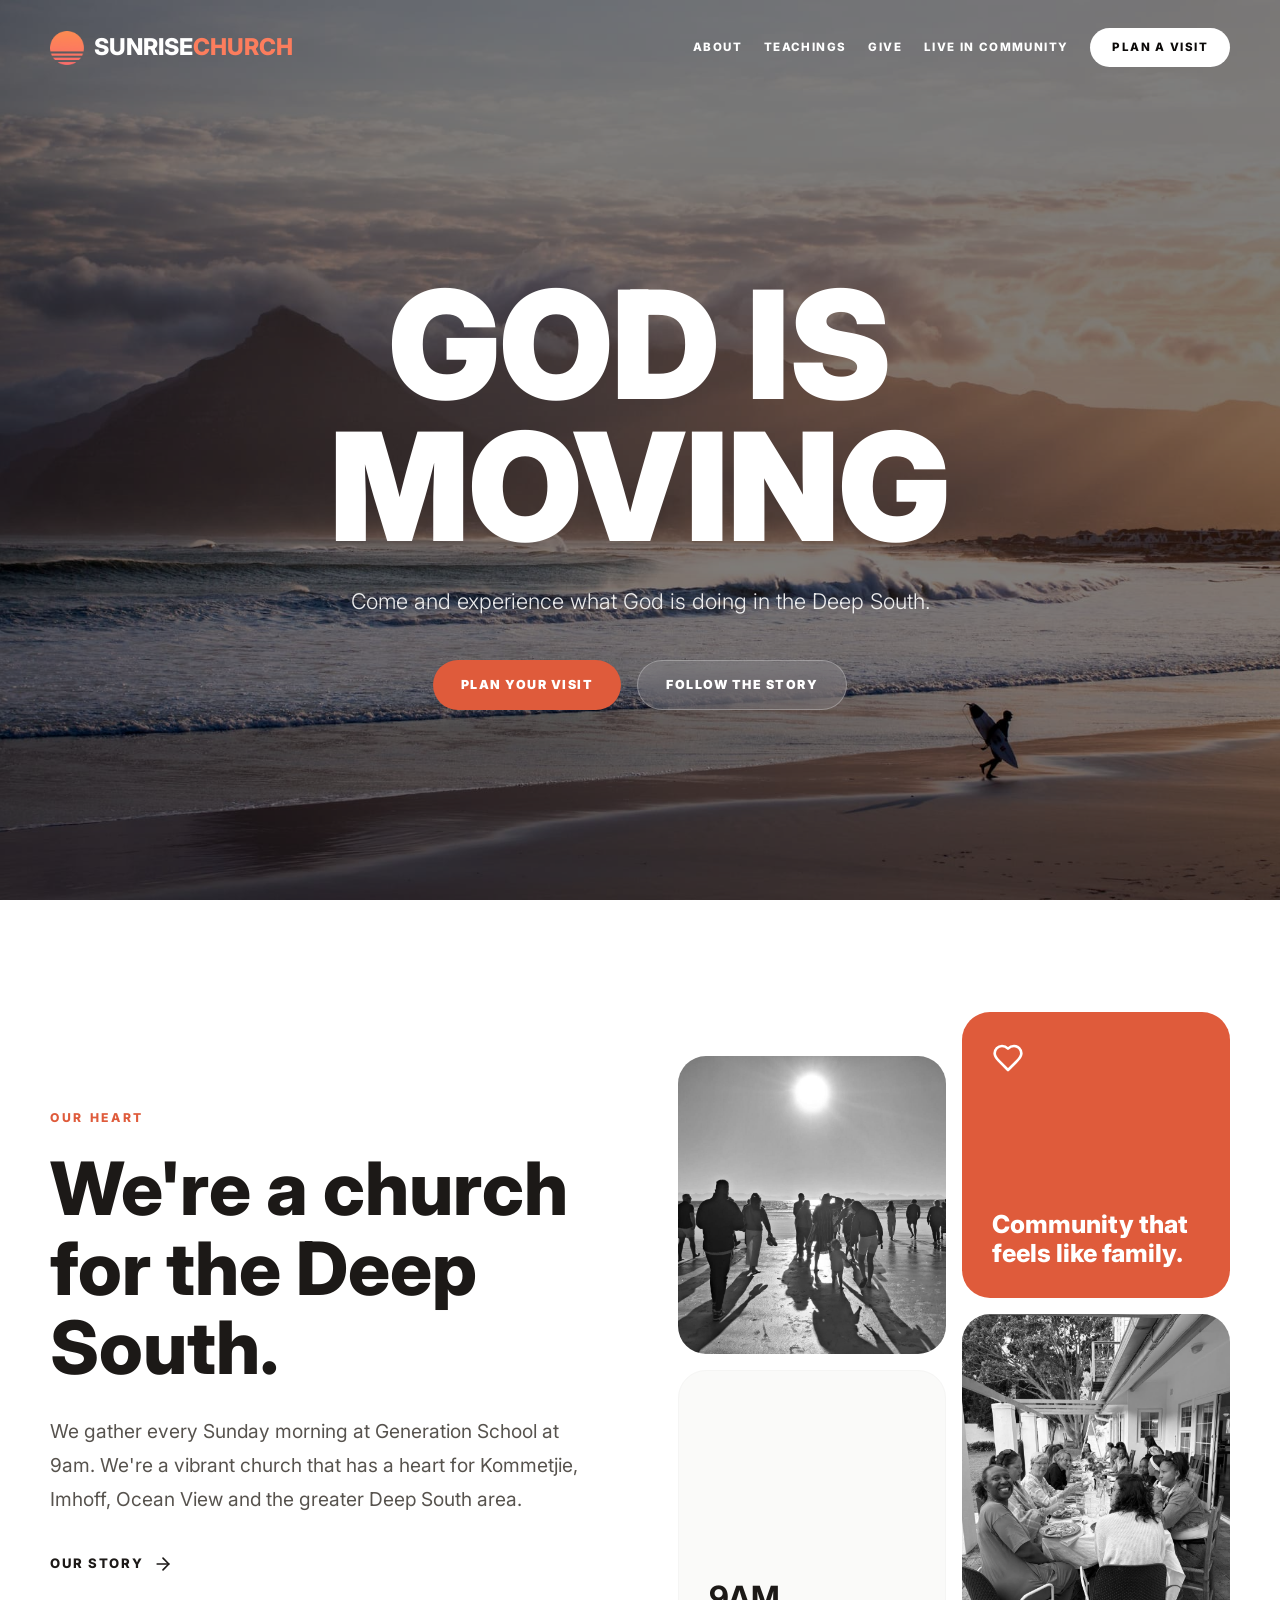
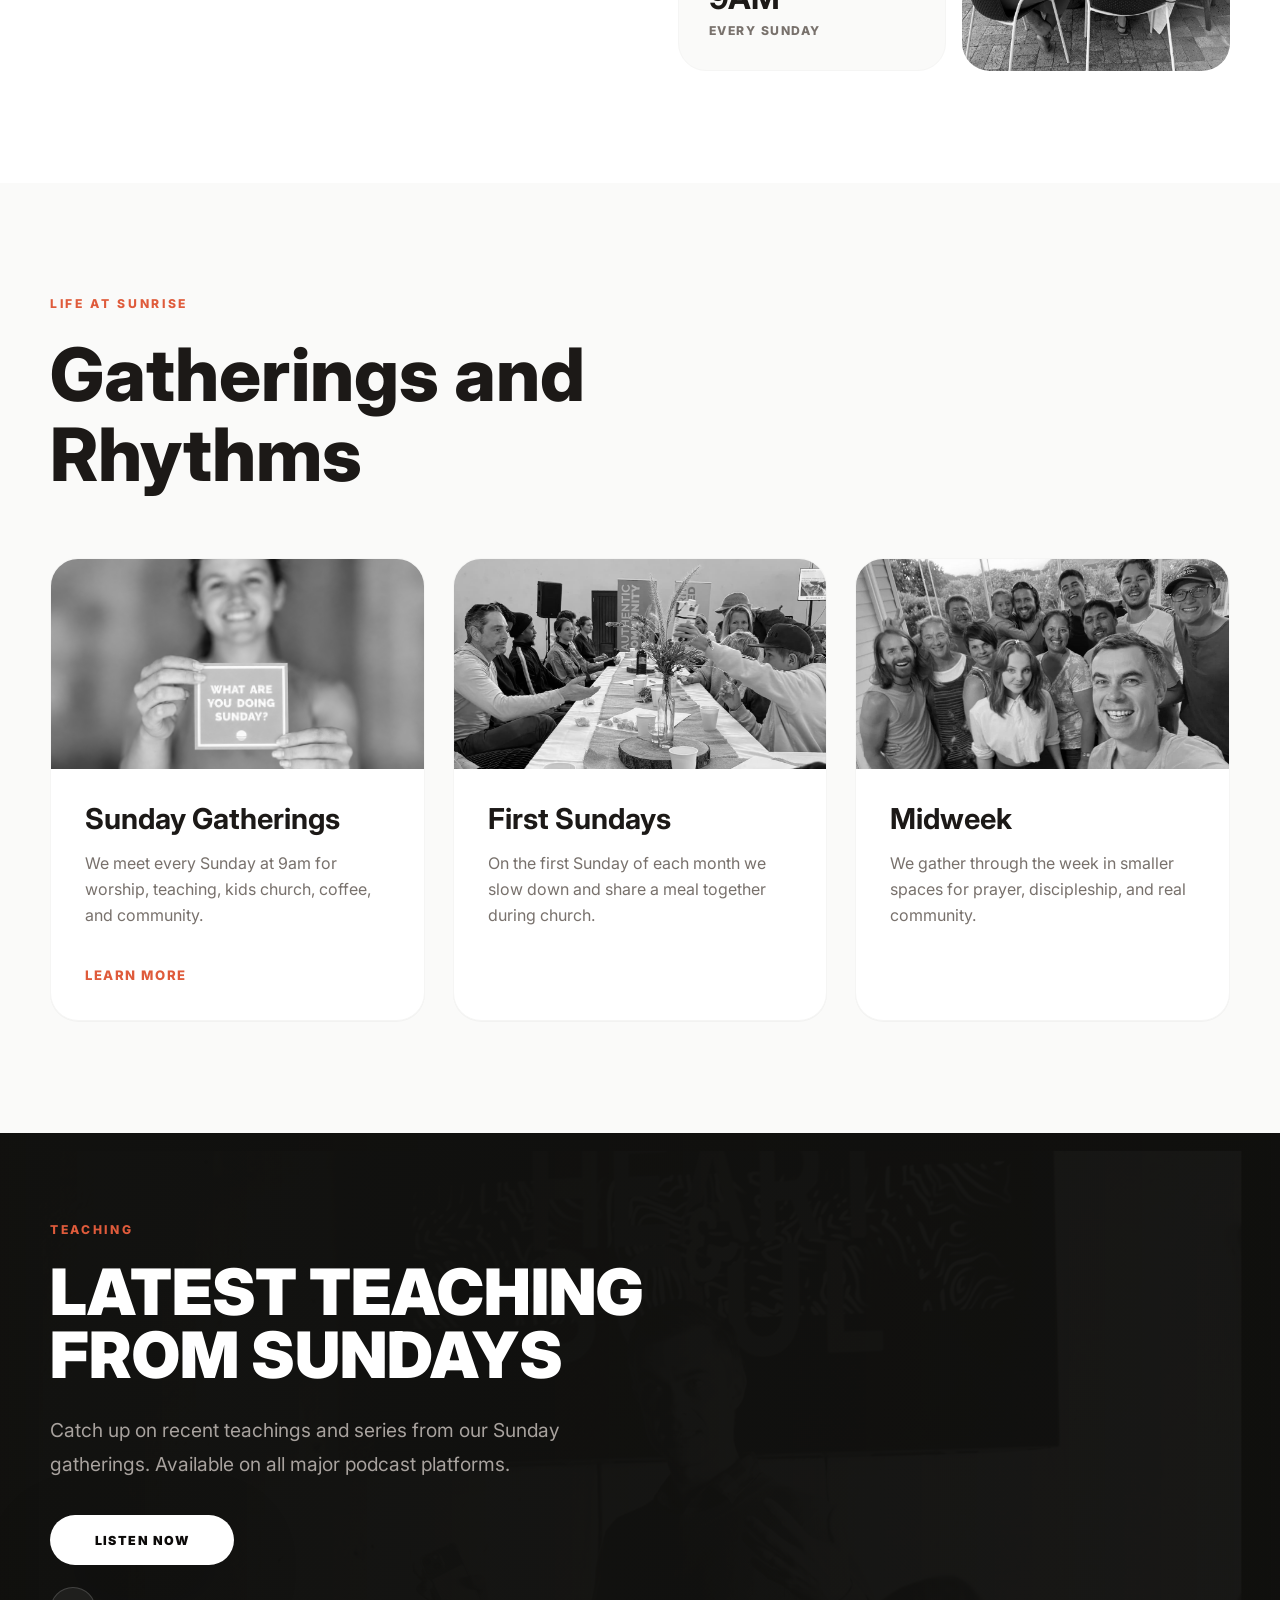
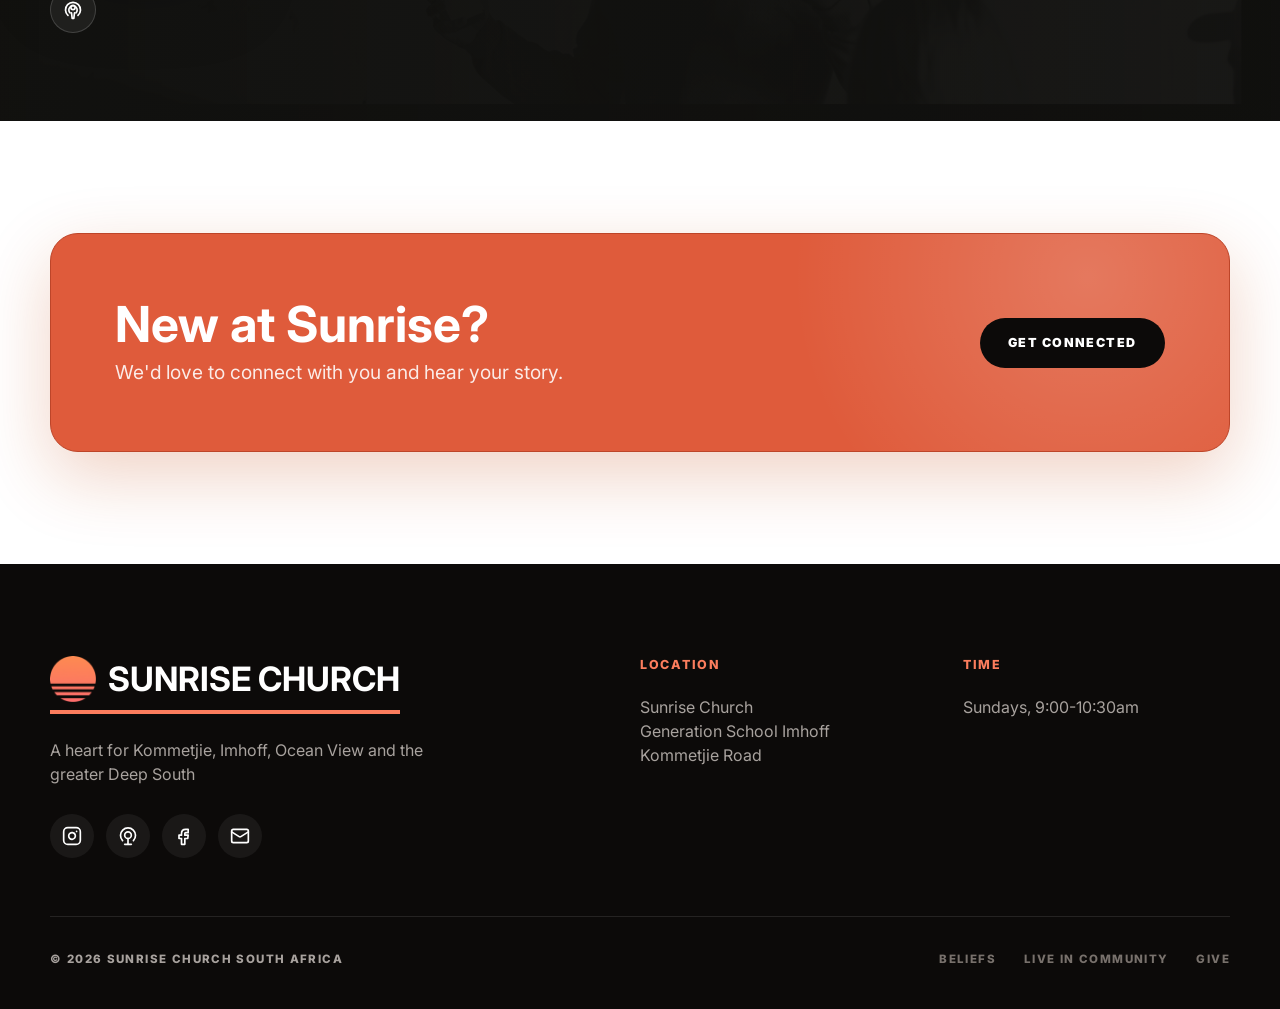
==== commit c972186c: "edits" ====
--- a/index.html
+++ b/index.html
@@ -148,7 +148,7 @@
             <article class="feature-card">
               <img
                 class="feature-card-image sunday-gathering-image"
-                src="assets/images/invite_2.jpg"
+                src="assets/images/invite%203.png"
                 alt="Sunrise Church gathered for a Sunday service"
               >
               <div class="feature-card-content">
--- a/assets/css/styles.css
+++ b/assets/css/styles.css
@@ -563,8 +563,7 @@
 }
 
 .sunday-gathering-image {
-  object-fit: contain;
-  background: var(--color-stone-950);
+  object-fit: cover;
 }
 
 .feature-card:hover .feature-card-image {
@@ -626,10 +625,10 @@
 .teaching-background {
   z-index: -2;
   object-fit: cover;
-  object-position: center 38%;
+  object-position: left 35%;
   opacity: 0.3;
   filter: grayscale(1) contrast(0.9) brightness(0.65);
-  transform: scale(1);
+  transform: scale(0.94);
 }
 
 .teaching-backdrop {
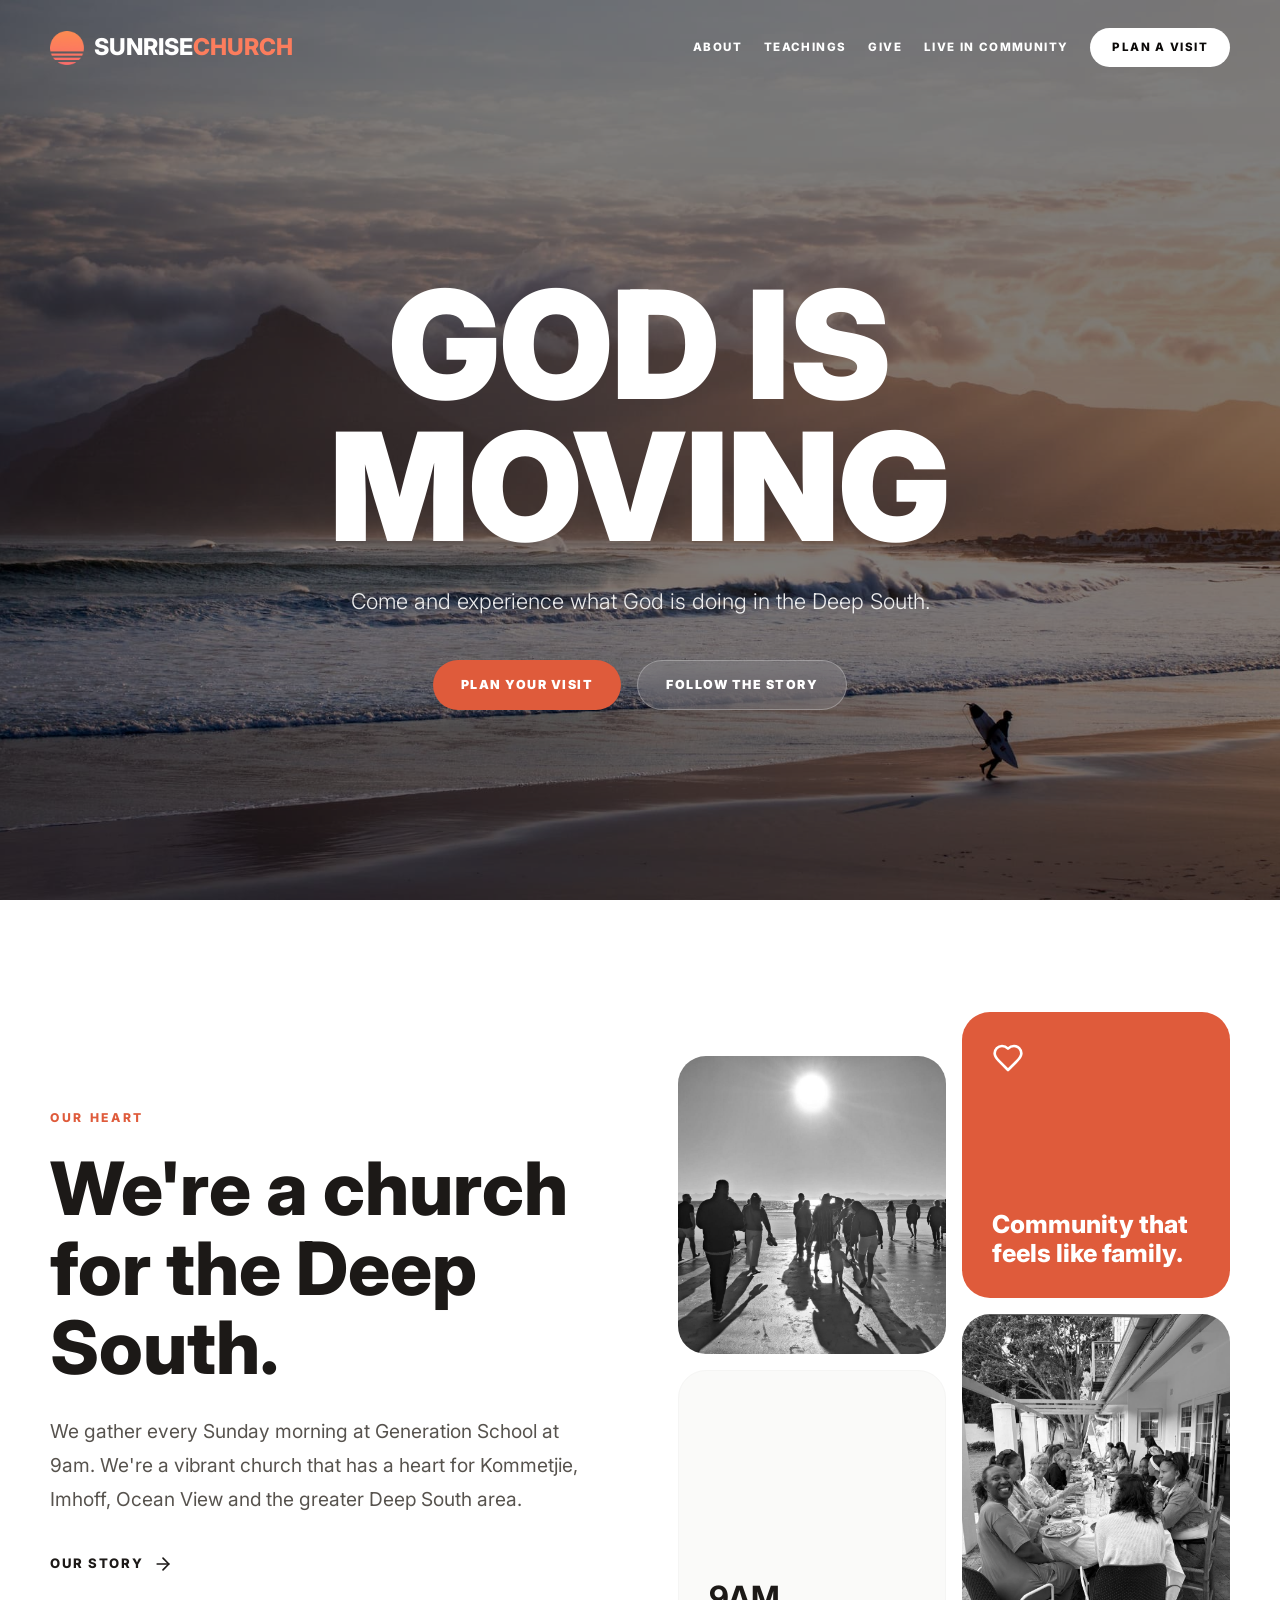
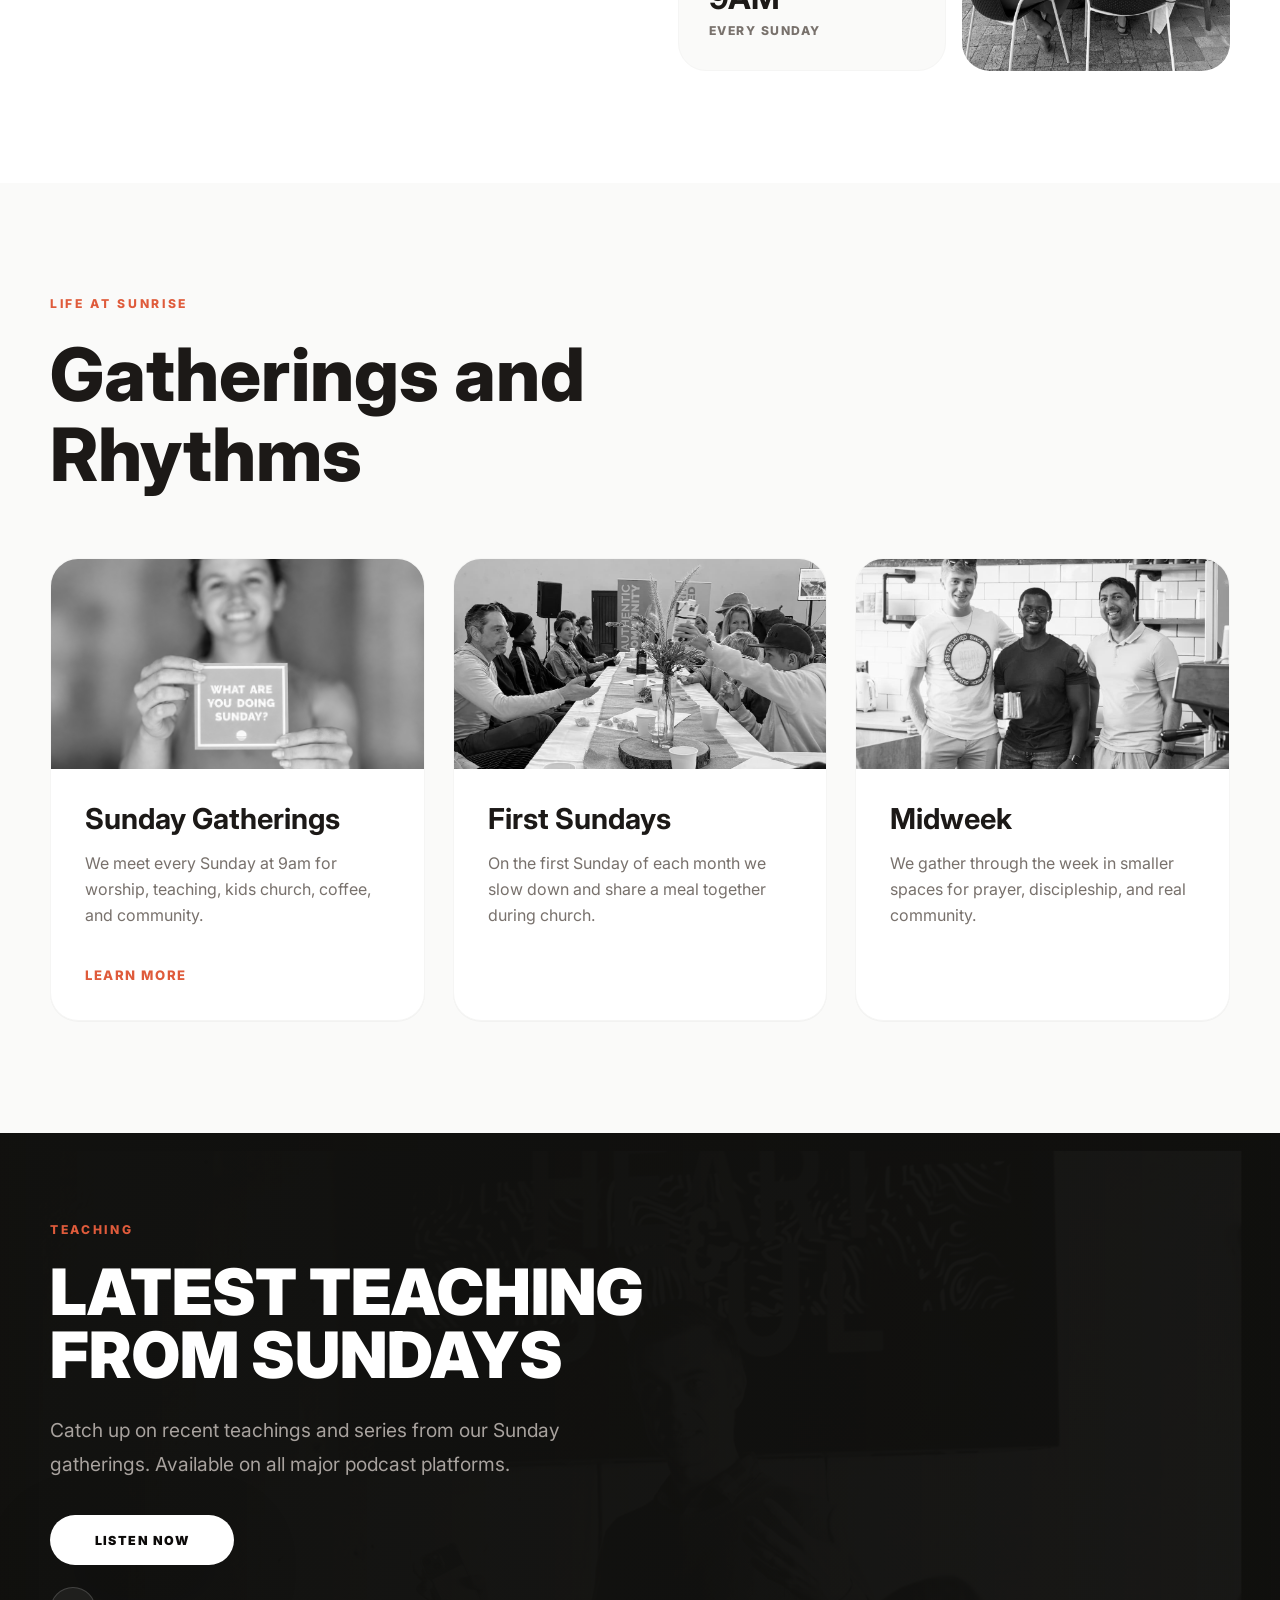
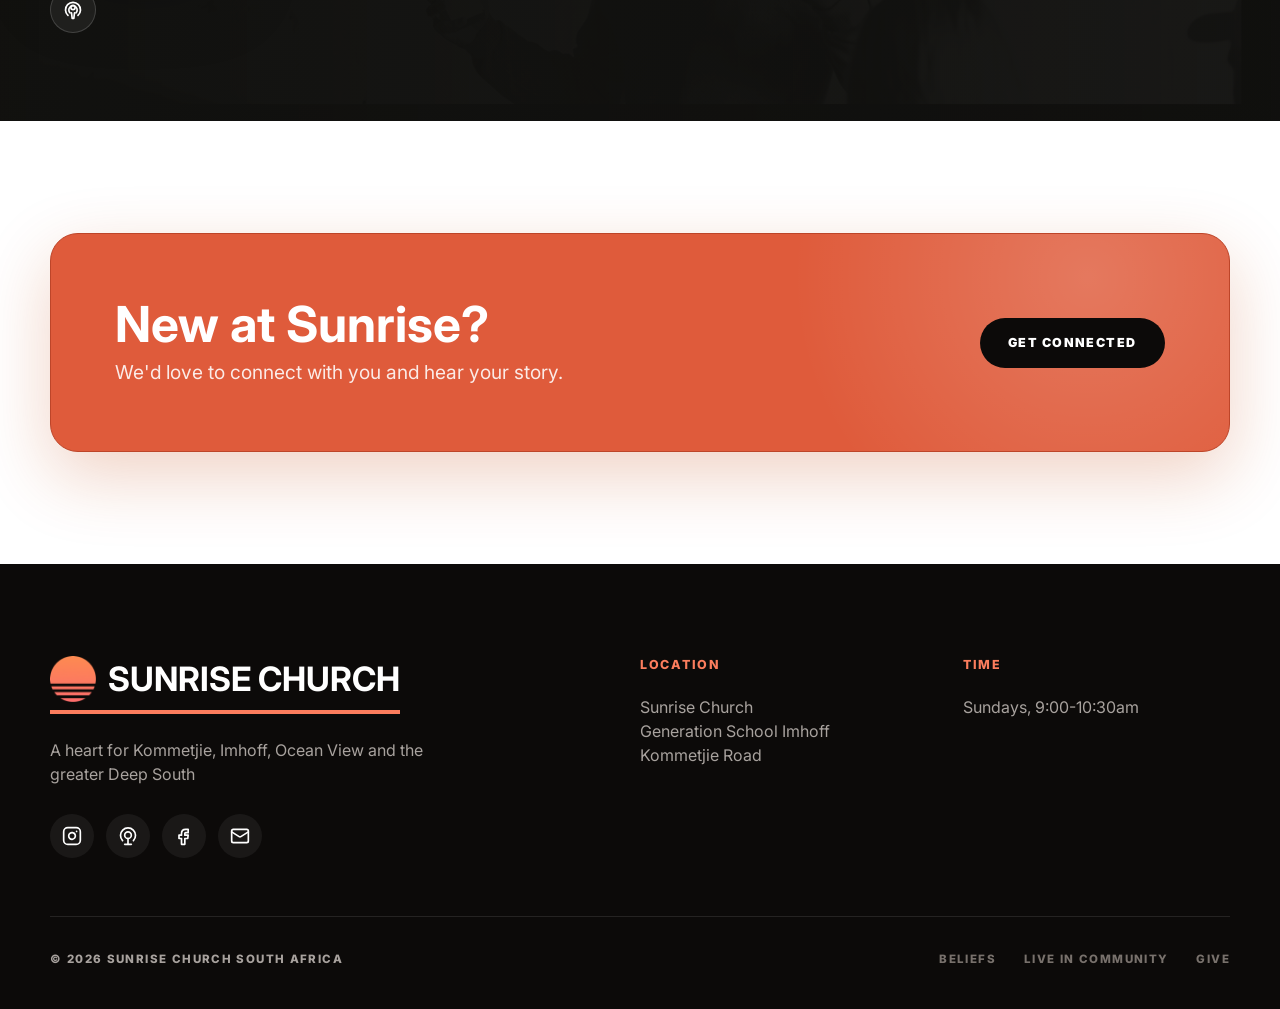
==== commit cd4c973f: "edit" ====
--- a/index.html
+++ b/index.html
@@ -173,7 +173,7 @@
             <article class="feature-card">
               <img
                 class="feature-card-image"
-                src="assets/images/small_group.jpg"
+                src="assets/images/friends_3.jpg"
                 alt="Friends gathering in a Sunrise Church community group"
               >
               <div class="feature-card-content">
